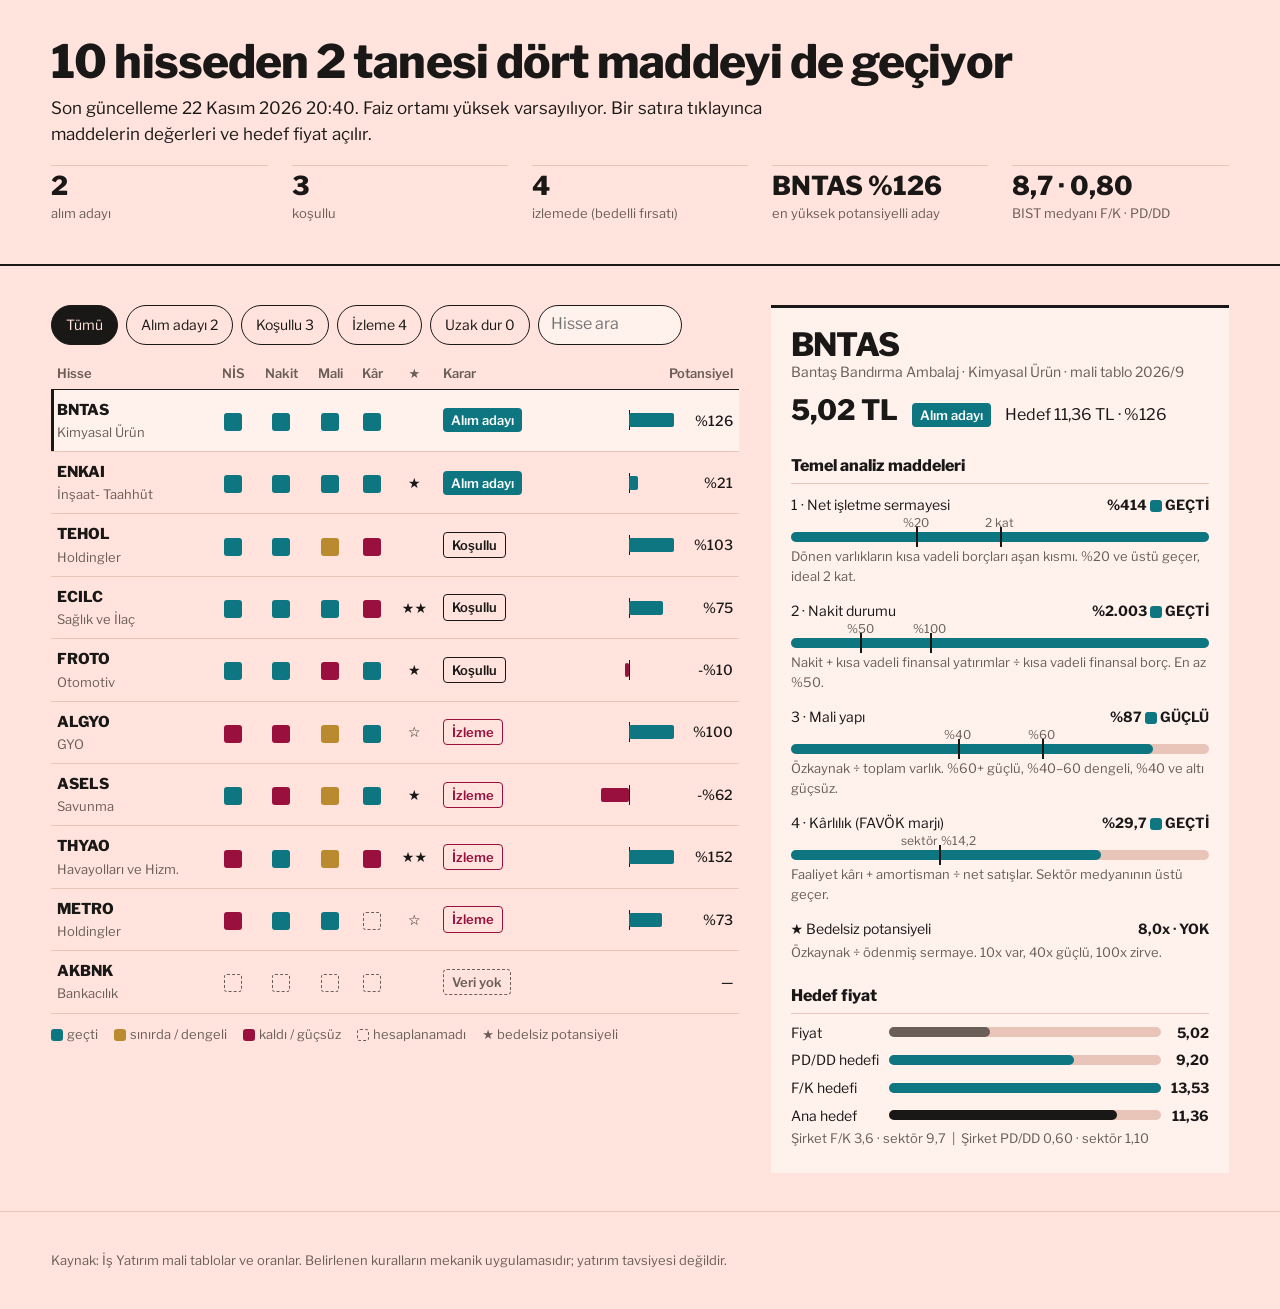
==== site/index.html @ 5bb3cc50 "Hisse takip robotu: temel analiz motoru, İş Yatırım veri akışı ve site Co-Authored-By: Claude Opus 5" ====
<!DOCTYPE html>
<html lang="tr">
<head>
<meta charset="utf-8">
<meta name="viewport" content="width=device-width, initial-scale=1">
<title>Hisse Takip</title>
<meta name="theme-color" content="#1a1817">
<meta name="apple-mobile-web-app-capable" content="yes">
<meta name="apple-mobile-web-app-title" content="Hisse Takip">
<link rel="manifest" href="manifest.webmanifest">
<link rel="icon" href="icon.svg" type="image/svg+xml">
<link rel="apple-touch-icon" href="icon.svg">
<link rel="preconnect" href="https://fonts.googleapis.com">
<link href="https://fonts.googleapis.com/css2?family=Libre+Franklin:wght@400;500;600;800&display=swap" rel="stylesheet">
<style>
/* VOICE work: a financial paper's stock screen, dense and exact
   IDEA the printed screener table of a markets page, with a per-stock tear sheet
   PICTURE the pass/fail matrix: one row per stock, filled squares per criterion, potential bar
   COLOUR pink ground, ink, teal = passes, claret = fails; night #1c1512
   TYPE Libre Franklin 800 display + Libre Franklin text
   LAYOUT laptop: matrix left 60%, tear sheet right sticky; phone: matrix then sheet */
:root{color-scheme:light dark;--bg:light-dark(#ffe3dc,#1c1512);--ink:light-dark(#1a1817,#f3e9e4);--soft:light-dark(#6b5d58,#b9a9a2);--rule:light-dark(#e8c4b9,#3d302b);--panel:light-dark(#fff1ec,#261d19);--teal:light-dark(#0d7680,#3fb3bc);--claret:light-dark(#990f3d,#e0567f);--mid:light-dark(#b98a2e,#d9ab4f)}
:root[data-theme=light]{color-scheme:light}:root[data-theme=dark]{color-scheme:dark}
*{box-sizing:border-box;min-width:0}
html{scroll-padding-top:20px}
body{margin:0;background:var(--bg);color:var(--ink);font:16px/1.55 "Libre Franklin",system-ui,sans-serif;overflow-x:clip}
.band{padding:clamp(20px,3vw,40px) max(4vw,16px)}
.wrap{max-width:1240px;margin:0 auto}
header{border-bottom:2px solid var(--ink)}
h1{font-weight:800;font-size:clamp(30px,4vw,46px);line-height:1.05;letter-spacing:-.02em;margin:0 0 8px;text-wrap:balance}
.lede{font-size:17px;max-width:62ch;margin:0;color:var(--ink)}
.figs{display:grid;grid-template-columns:repeat(auto-fit,minmax(9em,1fr));gap:12px 24px;margin-top:18px}
.figs div{border-top:1px solid var(--rule);padding-top:6px}
.figs b{display:block;font-size:26px;font-weight:800;line-height:1.1;font-variant-numeric:tabular-nums}
.figs span{font-size:13px;color:var(--soft)}
.main{display:grid;grid-template-columns:minmax(0,1.5fr) minmax(0,1fr);gap:32px;align-items:start}
.tools{display:flex;flex-wrap:wrap;gap:8px;margin-bottom:12px}
.chip{font:inherit;font-size:14px;min-height:40px;padding:6px 14px;border:1px solid var(--ink);background:transparent;color:var(--ink);border-radius:20px;cursor:pointer}
.chip[aria-pressed=true]{background:var(--ink);color:var(--bg)}
.chip:focus-visible,tr:focus-visible,input:focus-visible{outline:2px solid var(--teal);outline-offset:2px}
#q{font:inherit;font-size:16px;min-height:40px;padding:6px 12px;border:1px solid var(--ink);background:var(--panel);color:var(--ink);border-radius:20px;width:9em}
.scroll{overflow-x:auto}
table{border-collapse:collapse;width:100%;font-size:14px}
th{font-weight:600;font-size:13px;color:var(--soft);text-align:left;padding:6px 6px;border-bottom:1px solid var(--ink);white-space:nowrap}
td{padding:9px 6px;border-bottom:1px solid var(--rule);vertical-align:middle}
tbody tr{cursor:pointer}
tbody tr:hover{background:var(--panel)}
tbody tr.sel{background:var(--panel);box-shadow:inset 3px 0 0 var(--ink)}
.kod{font-weight:800;font-size:15px}
.sek{display:block;font-size:13px;color:var(--soft);white-space:nowrap;overflow:hidden;text-overflow:ellipsis;max-width:11em}
.sq{display:inline-block;width:18px;height:18px;border-radius:3px;vertical-align:middle}
.ok{background:var(--teal)}.no{background:var(--claret)}.mid{background:var(--mid)}.na{background:transparent;border:1.5px dashed var(--soft)}
.c{text-align:center}.r{text-align:right;white-space:nowrap;font-variant-numeric:tabular-nums}
.pc{display:flex;align-items:center;justify-content:flex-end;gap:8px}.pc b{font-weight:500;min-width:3.6em;text-align:right}
.pot{position:relative;height:14px;width:90px;flex:none}
.pot i{position:absolute;top:0;height:14px;border-radius:2px}
.pot .z{position:absolute;left:50%;top:-3px;bottom:-3px;width:1px;background:var(--ink)}
.badge{display:inline-block;font-size:13px;font-weight:600;padding:2px 8px;border-radius:4px;white-space:nowrap}
.b-al{background:var(--teal);color:#fff}.b-ko{border:1px solid var(--ink)}.b-iz{border:1px solid var(--claret);color:var(--claret)}.b-uz{background:var(--claret);color:#fff}.b-yok{color:var(--soft);border:1px dashed var(--soft)}
.show-s{display:none}
.legend{display:flex;flex-wrap:wrap;gap:6px 16px;font-size:13px;color:var(--soft);margin-top:10px}
.legend .sq{width:12px;height:12px;margin-right:4px}
aside{background:var(--panel);border-top:3px solid var(--ink);padding:20px}
@media(min-width:901px){aside{position:sticky;top:16px;max-height:calc(100vh - 32px);overflow-y:auto}}
aside h2{font-weight:800;font-size:32px;line-height:1.05;letter-spacing:-.02em;margin:0}
aside h3{font-size:16px;font-weight:800;margin:22px 0 8px;border-bottom:1px solid var(--rule);padding-bottom:4px}
.price{display:flex;flex-wrap:wrap;align-items:baseline;gap:4px 14px;margin:6px 0 4px}
.price b{font-size:28px;font-weight:800;font-variant-numeric:tabular-nums}
.meter{margin:10px 0 14px}
.mh{display:flex;justify-content:space-between;gap:10px;font-size:14px}
.mh b{white-space:nowrap}
.bar{position:relative;height:10px;background:var(--rule);border-radius:5px;margin:16px 0 4px}
.bar i{position:absolute;left:0;top:0;bottom:0;border-radius:5px}
.bar u{position:absolute;top:-5px;bottom:-5px;width:2px;background:var(--ink);text-decoration:none}
.bar u span{position:absolute;bottom:14px;transform:translateX(-50%);font-size:12px;color:var(--soft);white-space:nowrap}
.rule{font-size:13px;color:var(--soft);margin:2px 0 0}
.tg{display:grid;grid-template-columns:max-content minmax(0,1fr) max-content;gap:6px 10px;align-items:center;font-size:14px}
.tg .bar{margin:0}
.notes{margin:0;padding-left:18px;font-size:14px}
.notes li{margin:4px 0}
.raw{font-size:13px}.raw td{padding:4px 6px}
details summary{cursor:pointer;font-size:14px;font-weight:600;margin-top:16px}
.tech{border:1px dashed var(--soft);border-radius:6px;padding:12px 14px;font-size:14px;color:var(--soft)}
.empty{padding:24px 0;color:var(--soft)}
footer{font-size:13px;color:var(--soft);border-top:1px solid var(--rule)}
@media(max-width:900px){.main{grid-template-columns:minmax(0,1fr)}}
@media(max-width:600px){table{font-size:13px}th,td{padding:7px 3px}.sq{width:15px;height:15px}.pot{display:none}th,td{padding-inline:2px}.sek{max-width:6.5em}.pc b{min-width:0}.badge{padding:2px 5px}.hide-s{display:none}.show-s{display:inline}.sek{max-width:7em}}
</style>
</head>
<body>
<header class="band"><div class="wrap">
  <h1 id="title">Hisse takip · temel analiz</h1>
  <p class="lede" id="lede">Veri yükleniyor…</p>
  <div class="figs" id="figs"></div>
</div></header>

<main class="band"><div class="wrap main">
  <section>
    <div class="tools" id="tools">
      <input id="q" type="search" placeholder="Hisse ara" aria-label="Hisse ara">
    </div>
    <div class="scroll">
      <table id="tbl">
        <thead><tr><th>Hisse</th><th class="c" title="Net işletme sermayesi">NİS</th><th class="c" title="Nakit durumu">Nakit</th><th class="c" title="Mali yapı">Mali</th><th class="c" title="Kârlılık (FAVÖK marjı)">Kâr</th><th class="c hide-s" title="Bedelsiz potansiyeli">★</th><th>Karar</th><th class="r"><span class="hide-s">Potansiyel</span><span class="show-s">Pot.</span></th></tr></thead>
        <tbody id="rows"></tbody>
      </table>
    </div>
    <div class="legend"><span><i class="sq ok"></i>geçti</span><span><i class="sq mid"></i>sınırda / dengeli</span><span><i class="sq no"></i>kaldı / güçsüz</span><span><i class="sq na"></i>hesaplanamadı</span><span>★ bedelsiz potansiyeli</span></div>
  </section>
  <aside id="sheet" aria-live="polite"><p class="empty">Ayrıntı için bir hisse seç.</p></aside>
</div></main>

<footer class="band"><div class="wrap" id="foot">Kaynak: İş Yatırım mali tablolar ve oranlar. Belirlenen kuralların mekanik uygulamasıdır; yatırım tavsiyesi değildir.</div></footer>

<script>
{
const KAT = {"ALIM ADAYI":["b-al","Alım adayı"],"KOŞULLU":["b-ko","Koşullu"],"İZLEME (BSA FIRSATI)":["b-iz","İzleme"],"UZAK DUR":["b-uz","Uzak dur"],"VERİ YOK":["b-yok","Veri yok"]};
const FILTERS = [["all","Tümü"],["ALIM ADAYI","Alım adayı"],["KOŞULLU","Koşullu"],["İZLEME (BSA FIRSATI)","İzleme"],["UZAK DUR","Uzak dur"]];
const tr = (x,d=0)=>x==null||isNaN(x)?"—":x.toLocaleString("tr-TR",{minimumFractionDigits:d,maximumFractionDigits:d});
const pc = (x,d=0)=>x==null?"—":(x<0?"-%":"%")+tr(Math.abs(x)*100,d);
const mn = x=>{if(x==null)return"—";const a=Math.abs(x);return a>=1e9?tr(x/1e9,2)+" mr":a>=1e6?tr(x/1e6,1)+" mn":tr(x)};
const esc = s=>String(s??"").replace(/[&<>"]/g,c=>({"&":"&amp;","<":"&lt;",">":"&gt;",'"':"&quot;"}[c]));
const cls = v=>({"GEÇTİ":"ok","GÜÇLÜ":"ok","SINIRDA":"mid","DENGELİ":"mid","KALDI":"no","GÜÇSÜZ":"no"}[v]||"na");
let D=null, filt="all", sel=null;

function sq(v,t){return `<i class="sq ${cls(v)}" title="${esc(t+": "+(v||"?"))}"></i>`}
function bonus(r){return r.bonus==="ZİRVE"?"★★":r.bonus==="GÜÇLÜ"?"★":r.bonus==="VAR"?"☆":""}
function potBar(p){if(p==null)return"";const v=Math.max(-1,Math.min(1,p)),w=Math.abs(v)*50;
  return `<div class="pot" title="${pc(p)}"><span class="z"></span><i style="left:${v<0?50-w:50}%;width:${w}%;background:var(--${v<0?"claret":"teal"})"></i></div>`}

function rows(){
  const q=document.getElementById("q").value.trim().toLocaleUpperCase("tr");
  const list=D.sonuclar.filter(r=>(filt==="all"||r.karar===filt)&&(!q||r.kod.includes(q)||(r.ad||"").toLocaleUpperCase("tr").includes(q)));
  document.getElementById("rows").innerHTML=list.length?list.map(r=>{const k=KAT[r.karar]||["b-yok",r.karar];
    return `<tr tabindex="0" data-k="${esc(r.kod)}" class="${r.kod===sel?"sel":""}">
    <td><span class="kod">${esc(r.kod)}</span><span class="sek">${esc(r.sektor||"")}</span></td>
    <td class="c">${sq(r.m1,"Net işletme sermayesi")}</td><td class="c">${sq(r.m2,"Nakit durumu")}</td><td class="c">${sq(r.m3,"Mali yapı")}</td><td class="c">${sq(r.m4,"Kârlılık")}</td>
    <td class="c hide-s">${bonus(r)}</td><td><span class="badge ${k[0]}">${k[1]}</span></td>
    <td class="r"><div class="pc">${potBar(r.potansiyel)}<b>${pc(r.potansiyel)}</b></div></td></tr>`}).join(""):`<tr><td colspan="8" class="empty">Bu filtrede hisse yok.</td></tr>`;
}

function meter(title,val,shown,min,max,marks,state,rule){
  const pos=v=>Math.max(0,Math.min(100,(v-min)/(max-min)*100));
  const fill=val==null?0:pos(val);
  return `<div class="meter"><div class="mh"><span>${title}</span><b>${shown} <i class="sq ${cls(state)}" style="width:12px;height:12px"></i> ${esc(state||"?")}</b></div>
  <div class="bar"><i style="width:${fill}%;background:var(--${cls(state)==="ok"?"teal":cls(state)==="no"?"claret":cls(state)==="mid"?"mid":"soft"})"></i>${marks.map(m=>`<u style="left:${pos(m[0])}%"><span>${m[1]}</span></u>`).join("")}</div>
  <p class="rule">${rule}</p></div>`;
}

function sheet(kod){
  const r=D.sonuclar.find(x=>x.kod===kod), el=document.getElementById("sheet");
  if(!r){el.innerHTML='<p class="empty">Ayrıntı için bir hisse seç.</p>';return}
  const k=KAT[r.karar]||["b-yok",r.karar], A=D.meta.ayarlar||{};
  let h=`<h2>${esc(r.kod)}</h2><div style="font-size:14px;color:var(--soft)">${esc(r.ad||"")} · ${esc(r.sektor||"")}${r.mali_donem?" · mali tablo "+esc(r.mali_donem):""}</div>
  <div class="price"><b>${tr(r.fiyat,2)} TL</b><span class="badge ${k[0]}">${k[1]}</span>${r.hedef?`<span>Hedef ${tr(r.hedef,2)} TL · ${pc(r.potansiyel)}</span>`:""}</div>`;
  if(r.hata){el.innerHTML=h+`<p>${esc(r.hata)}</p>`;return}
  const s=r.sektor_favok_marji, fm=r.favok_marji, fmax=Math.max(0.4,(s||0)*2,(fm||0)*1.1);
  h+=`<h3>Temel analiz maddeleri</h3>`+
   meter("1 · Net işletme sermayesi",r.nis_fazla,pc(r.nis_fazla),-1,3,[[A.nis_gecme_fazla??.2,"%20"],[1,"2 kat"]],r.m1,"Dönen varlıkların kısa vadeli borçları aşan kısmı. %20 ve üstü geçer, ideal 2 kat.")+
   meter("2 · Nakit durumu",r.nakit_karsilama,r.nakit_karsilama==null?"borç yok":pc(r.nakit_karsilama),0,3,[[A.nakit_karsilama_min??.5,"%50"],[1,"%100"]],r.m2,"Nakit + kısa vadeli finansal yatırımlar ÷ kısa vadeli finansal borç. En az %50.")+
   meter("3 · Mali yapı",r.ozkaynak_orani,pc(r.ozkaynak_orani),0,1,[[A.mali_dengeli??.4,"%40"],[A.mali_guclu??.6,"%60"]],r.m3,"Özkaynak ÷ toplam varlık. %60+ güçlü, %40–60 dengeli, %40 ve altı güçsüz.")+
   meter("4 · Kârlılık (FAVÖK marjı)",fm,pc(fm,1),0,fmax,s!=null?[[s,`${r.favok_ref_kaynak||"sektör"} ${pc(s,1)}`]]:[],r.m4,"Faaliyet kârı + amortisman ÷ net satışlar. Sektör medyanının üstü geçer.")+
   `<div class="meter"><div class="mh"><span>★ Bedelsiz potansiyeli</span><b>${r.ozk_sermaye_kat==null?"—":tr(r.ozk_sermaye_kat,1)+"x"} · ${esc(r.bonus||"?")}</b></div><p class="rule">Özkaynak ÷ ödenmiş sermaye. 10x var, 40x güçlü, 100x zirve.</p></div>`;
  const T=[["Fiyat",r.fiyat,"soft"],["PD/DD hedefi",r.hedef_pddd,"teal"],["F/K hedefi",r.hedef_fk,"teal"],["Ana hedef",r.hedef,"ink"]], tmax=Math.max(...T.map(t=>t[1]||0))||1;
  h+=`<h3>Hedef fiyat</h3><div class="tg">${T.map(t=>`<span>${t[0]}</span><div class="bar"><i style="width:${(t[1]||0)/tmax*100}%;background:var(--${t[2]})"></i></div><b class="r">${t[1]?tr(t[1],2):"—"}</b>`).join("")}</div>
  <p class="rule">Şirket F/K ${tr(r.fk,1)} · sektör ${tr(r.sektor_fk,1)} &nbsp;|&nbsp; Şirket PD/DD ${tr(r.pddd,2)} · sektör ${tr(r.sektor_pddd,2)}</p>`;
  if(r.notlar&&r.notlar.length)h+=`<h3>Notlar</h3><ul class="notes">${r.notlar.map(n=>`<li>${esc(n)}</li>`).join("")}</ul>`;
  h+=`<h3>Teknik analiz</h3>`+(r.teknik?techHtml(r.teknik):`<div class="tech">Henüz bağlanmadı. Teknik kurallar eklendiğinde sinyaller ve temel + teknik birleşik görüş burada görünecek.</div>`);
  const L={donen_varliklar:"Dönen varlıklar",kv_borclar:"KV yükümlülükler",nakit:"Nakit ve benzerleri",finansal_yatirimlar:"KV finansal yatırımlar",kv_finansal_borc:"KV finansal borç",uv_finansal_borc:"UV finansal borç",ticari_alacak:"Ticari alacaklar",toplam_varlik:"Toplam varlıklar",ozkaynak:"Özkaynaklar",odenmis_sermaye:"Ödenmiş sermaye",net_satis:"Net satışlar",favok:"FAVÖK"};
  if(r.ham)h+=`<details><summary>Bilanço kalemleri (TL, ${esc(r.mali_donem)})</summary><table class="raw">${Object.entries(L).map(([key,lab])=>`<tr><td>${lab}</td><td class="r">${mn(r.ham[key])}</td></tr>`).join("")}</table></details>`;
  el.innerHTML=h;
}
function techHtml(t){
  return `<p><b>Sinyal: ${esc(t.sinyal||"—")}</b>${t.ozet?" · "+esc(t.ozet):""}</p>`+
   (t.gostergeler||[]).map(g=>`<div class="mh" style="border-bottom:1px solid var(--rule);padding:4px 0"><span>${esc(g.ad)}</span><b>${esc(g.deger)} · ${esc(g.yorum||"")}</b></div>`).join("")+
   (t.birlesik?`<p><b>Birleşik görüş:</b> ${esc(t.birlesik)}</p>`:"");
}
function select(kod,push){
  sel=kod;sheet(kod);
  document.querySelectorAll("#rows tr").forEach(t=>t.classList.toggle("sel",t.dataset.k===kod));
  if(push&&location.hash.slice(1)!==kod)history.replaceState(null,"","#"+kod);
  if(push&&innerWidth<=900)document.getElementById("sheet").scrollIntoView({behavior:"smooth"});
}
function head(){
  const S=D.sonuclar, n=k=>S.filter(r=>r.karar===k).length, al=n("ALIM ADAYI"), p=D.meta.piyasa||{};
  const d=new Date(D.meta.asOf);
  document.getElementById("title").textContent=`${S.length} hisseden ${al} tanesi dört maddeyi de geçiyor`;
  document.getElementById("lede").textContent=`Son güncelleme ${d.toLocaleDateString("tr-TR",{day:"numeric",month:"long",year:"numeric"})} ${d.toLocaleTimeString("tr-TR",{hour:"2-digit",minute:"2-digit"})}. Faiz ortamı ${D.meta.faiz_ortami==="yuksek"?"yüksek":"düşük"} varsayılıyor. Bir satıra tıklayınca maddelerin değerleri ve hedef fiyat açılır.`;
  const best=S.filter(r=>r.karar==="ALIM ADAYI"&&r.potansiyel!=null).sort((a,b)=>b.potansiyel-a.potansiyel)[0];
  document.getElementById("figs").innerHTML=[[al,"alım adayı"],[n("KOŞULLU"),"koşullu"],[n("İZLEME (BSA FIRSATI)"),"izlemede (bedelli fırsatı)"],[best?`${best.kod} ${pc(best.potansiyel)}`:"—","en yüksek potansiyelli aday"],[`${tr(p.fk,1)} · ${tr(p.pddd,2)}`,"BIST medyanı F/K · PD/DD"]].map(f=>`<div><b>${f[0]}</b><span>${f[1]}</span></div>`).join("");
  const tools=document.getElementById("tools");
  tools.insertAdjacentHTML("afterbegin",FILTERS.map(f=>`<button class="chip" data-f="${esc(f[0])}" aria-pressed="${f[0]===filt}">${f[1]}${f[0]==="all"?"":" "+n(f[0])}</button>`).join(""));
}
function start(data){
  D=data; head(); rows();
  document.getElementById("tools").addEventListener("click",e=>{const b=e.target.closest(".chip");if(!b)return;filt=b.dataset.f;document.querySelectorAll(".chip").forEach(c=>c.setAttribute("aria-pressed",c===b));rows()});
  document.getElementById("q").addEventListener("input",rows);
  const tb=document.getElementById("rows");
  tb.addEventListener("click",e=>{const t=e.target.closest("tr[data-k]");if(t)select(t.dataset.k,true)});
  tb.addEventListener("keydown",e=>{const t=e.target.closest("tr[data-k]");if(t&&(e.key==="Enter"||e.key===" ")){e.preventDefault();select(t.dataset.k,true)}});
  const fromHash=()=>{const h=decodeURIComponent(location.hash.slice(1));select(D.sonuclar.some(r=>r.kod===h)?h:(D.sonuclar[0]||{}).kod,false)};
  addEventListener("hashchange",fromHash); fromHash();
}
if(window.__TA_DATA__)start(window.__TA_DATA__);
else fetch("data/sonuc.json",{cache:"no-store"}).then(r=>r.json()).then(start).catch(()=>{document.getElementById("lede").textContent="Veri dosyası (data/sonuc.json) okunamadı."});
}
</script>
</body>
</html>
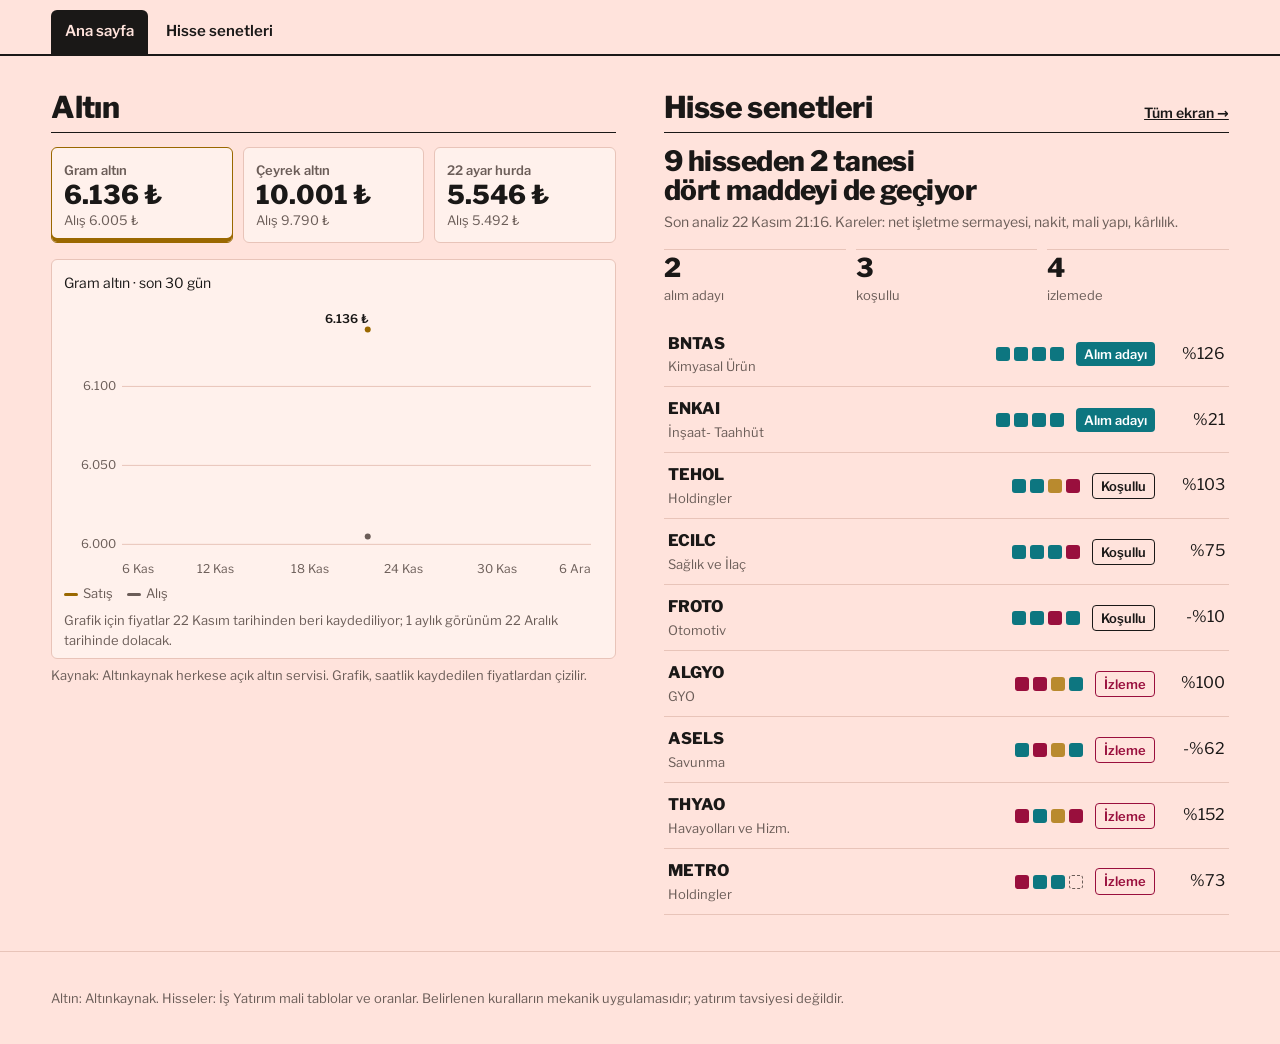
==== commit 2245de7b: "Ana sayfa: solda Altınkaynak altın fiyatları + 1 aylık grafik, sağda hisse özeti; hisse ekranı ayrı " ====
--- a/site/index.html
+++ b/site/index.html
@@ -13,196 +13,166 @@
 <link rel="preconnect" href="https://fonts.googleapis.com">
 <link href="https://fonts.googleapis.com/css2?family=Libre+Franklin:wght@400;500;600;800&display=swap" rel="stylesheet">
 <style>
-/* VOICE work: a financial paper's stock screen, dense and exact
-   IDEA the printed screener table of a markets page, with a per-stock tear sheet
-   PICTURE the pass/fail matrix: one row per stock, filled squares per criterion, potential bar
-   COLOUR pink ground, ink, teal = passes, claret = fails; night #1c1512
-   TYPE Libre Franklin 800 display + Libre Franklin text
-   LAYOUT laptop: matrix left 60%, tear sheet right sticky; phone: matrix then sheet */
-:root{color-scheme:light dark;--bg:light-dark(#ffe3dc,#1c1512);--ink:light-dark(#1a1817,#f3e9e4);--soft:light-dark(#6b5d58,#b9a9a2);--rule:light-dark(#e8c4b9,#3d302b);--panel:light-dark(#fff1ec,#261d19);--teal:light-dark(#0d7680,#3fb3bc);--claret:light-dark(#990f3d,#e0567f);--mid:light-dark(#b98a2e,#d9ab4f)}
+/* VOICE work: the front page of a markets paper
+   IDEA left column the gold desk's price board, right column the stock screener digest
+   PICTURE the gold price line for the selected type, one month, sell above buy
+   COLOUR pink ground, ink, gold line, teal/claret for pass/fail; night #1c1512
+   TYPE Libre Franklin 800 + Libre Franklin
+   LAYOUT laptop: two equal columns, gold left; phone: gold, chart, then stocks */
+:root{color-scheme:light dark;--bg:light-dark(#ffe3dc,#1c1512);--ink:light-dark(#1a1817,#f3e9e4);--soft:light-dark(#6b5d58,#b9a9a2);--rule:light-dark(#e8c4b9,#3d302b);--panel:light-dark(#fff1ec,#261d19);--teal:light-dark(#0d7680,#3fb3bc);--claret:light-dark(#990f3d,#e0567f);--mid:light-dark(#b98a2e,#d9ab4f);--gold:light-dark(#9a6800,#e8b84a)}
 :root[data-theme=light]{color-scheme:light}:root[data-theme=dark]{color-scheme:dark}
 *{box-sizing:border-box;min-width:0}
-html{scroll-padding-top:20px}
 body{margin:0;background:var(--bg);color:var(--ink);font:16px/1.55 "Libre Franklin",system-ui,sans-serif;overflow-x:clip}
-.band{padding:clamp(20px,3vw,40px) max(4vw,16px)}
+.tabs{display:flex;gap:4px;flex-wrap:wrap;padding:10px max(4vw,16px) 0;max-width:calc(1240px + 8vw);margin:0 auto}
+.tabs a{font-size:15px;font-weight:600;color:var(--ink);text-decoration:none;padding:10px 14px;border-radius:6px 6px 0 0;min-height:44px;display:inline-flex;align-items:center}
+.tabs a[aria-current=page]{background:var(--ink);color:var(--bg)}
+.tabs a:not([aria-current]):hover{background:var(--panel)}
+.tabs a:focus-visible,button:focus-visible,.row:focus-visible{outline:2px solid var(--teal);outline-offset:2px}
+.top{border-top:2px solid var(--ink)}
+.band{padding:clamp(18px,3vw,36px) max(4vw,16px)}
 .wrap{max-width:1240px;margin:0 auto}
-header{border-bottom:2px solid var(--ink)}
-h1{font-weight:800;font-size:clamp(30px,4vw,46px);line-height:1.05;letter-spacing:-.02em;margin:0 0 8px;text-wrap:balance}
-.lede{font-size:17px;max-width:62ch;margin:0;color:var(--ink)}
-.figs{display:grid;grid-template-columns:repeat(auto-fit,minmax(9em,1fr));gap:12px 24px;margin-top:18px}
-.figs div{border-top:1px solid var(--rule);padding-top:6px}
-.figs b{display:block;font-size:26px;font-weight:800;line-height:1.1;font-variant-numeric:tabular-nums}
+.home{display:grid;grid-template-columns:minmax(0,1fr) minmax(0,1fr);gap:clamp(24px,4vw,48px);align-items:start}
+h1{font-weight:800;font-size:clamp(28px,3.4vw,40px);line-height:1.05;letter-spacing:-.02em;margin:0 0 6px;text-wrap:balance}
+h2{font-weight:800;font-size:clamp(24px,2.6vw,30px);line-height:1.05;letter-spacing:-.02em;margin:0}
+.sub{font-size:14px;color:var(--soft);margin:0 0 16px}
+.colhead{display:flex;justify-content:space-between;align-items:baseline;gap:12px;flex-wrap:wrap;border-bottom:1px solid var(--ink);padding-bottom:8px;margin-bottom:14px}
+.colhead a{font-size:14px;font-weight:600;color:var(--ink)}
+.prices{display:grid;grid-template-columns:repeat(3,minmax(0,1fr));gap:10px}
+.price{font:inherit;text-align:left;color:var(--ink);background:var(--panel);border:1px solid var(--rule);border-radius:6px;padding:12px;cursor:pointer;min-height:44px}
+.price[aria-pressed=true]{border-color:var(--gold);box-shadow:inset 0 -4px 0 var(--gold)}
+.price .ad{display:block;font-size:13px;font-weight:600;color:var(--soft)}
+.price b{display:block;font-size:clamp(20px,2.2vw,26px);font-weight:800;line-height:1.15;font-variant-numeric:tabular-nums;white-space:nowrap}
+.price .al{display:block;font-size:13px;color:var(--soft);white-space:nowrap}
+.price .ch{font-size:13px;font-weight:600;white-space:nowrap}
+.up{color:var(--teal)}.down{color:var(--claret)}
+.chartbox{margin-top:16px;background:var(--panel);border:1px solid var(--rule);border-radius:6px;padding:12px 12px 8px}
+.chartbox .mh{display:flex;justify-content:space-between;gap:8px;flex-wrap:wrap;font-size:14px}
+.chartbox .mh b{font-weight:800}
+.fig{position:relative;height:280px;margin-top:6px}
+.fig svg{position:absolute;inset:0;width:100%;height:100%}
+.fig svg text{font:12px "Libre Franklin",system-ui,sans-serif;fill:var(--soft)}
+.note{font-size:13px;color:var(--soft);margin:6px 0 0}
+.key{display:flex;gap:14px;font-size:13px;color:var(--soft);margin-top:4px}
+.key i{display:inline-block;width:14px;height:3px;vertical-align:middle;margin-right:5px;border-radius:2px}
+.figs{display:grid;grid-template-columns:repeat(3,minmax(0,1fr));gap:10px;margin-bottom:14px}
+.figs div{border-top:1px solid var(--rule);padding-top:4px}
+.figs b{display:block;font-size:26px;font-weight:800;line-height:1.1}
 .figs span{font-size:13px;color:var(--soft)}
-.main{display:grid;grid-template-columns:minmax(0,1.5fr) minmax(0,1fr);gap:32px;align-items:start}
-.tools{display:flex;flex-wrap:wrap;gap:8px;margin-bottom:12px}
-.chip{font:inherit;font-size:14px;min-height:40px;padding:6px 14px;border:1px solid var(--ink);background:transparent;color:var(--ink);border-radius:20px;cursor:pointer}
-.chip[aria-pressed=true]{background:var(--ink);color:var(--bg)}
-.chip:focus-visible,tr:focus-visible,input:focus-visible{outline:2px solid var(--teal);outline-offset:2px}
-#q{font:inherit;font-size:16px;min-height:40px;padding:6px 12px;border:1px solid var(--ink);background:var(--panel);color:var(--ink);border-radius:20px;width:9em}
-.scroll{overflow-x:auto}
-table{border-collapse:collapse;width:100%;font-size:14px}
-th{font-weight:600;font-size:13px;color:var(--soft);text-align:left;padding:6px 6px;border-bottom:1px solid var(--ink);white-space:nowrap}
-td{padding:9px 6px;border-bottom:1px solid var(--rule);vertical-align:middle}
-tbody tr{cursor:pointer}
-tbody tr:hover{background:var(--panel)}
-tbody tr.sel{background:var(--panel);box-shadow:inset 3px 0 0 var(--ink)}
-.kod{font-weight:800;font-size:15px}
-.sek{display:block;font-size:13px;color:var(--soft);white-space:nowrap;overflow:hidden;text-overflow:ellipsis;max-width:11em}
-.sq{display:inline-block;width:18px;height:18px;border-radius:3px;vertical-align:middle}
-.ok{background:var(--teal)}.no{background:var(--claret)}.mid{background:var(--mid)}.na{background:transparent;border:1.5px dashed var(--soft)}
-.c{text-align:center}.r{text-align:right;white-space:nowrap;font-variant-numeric:tabular-nums}
-.pc{display:flex;align-items:center;justify-content:flex-end;gap:8px}.pc b{font-weight:500;min-width:3.6em;text-align:right}
-.pot{position:relative;height:14px;width:90px;flex:none}
-.pot i{position:absolute;top:0;height:14px;border-radius:2px}
-.pot .z{position:absolute;left:50%;top:-3px;bottom:-3px;width:1px;background:var(--ink)}
+.row{display:grid;grid-template-columns:minmax(0,1fr) auto auto auto;gap:6px 12px;align-items:center;padding:10px 4px;border-bottom:1px solid var(--rule);color:var(--ink);text-decoration:none}
+.row:hover{background:var(--panel)}
+.kod{font-weight:800}
+.sek{display:block;font-size:13px;color:var(--soft);white-space:nowrap;overflow:hidden;text-overflow:ellipsis}
+.sqs{display:flex;gap:4px}
+.sq{display:inline-block;width:14px;height:14px;border-radius:3px}
+.ok{background:var(--teal)}.no{background:var(--claret)}.mid{background:var(--mid)}.na{border:1.5px dashed var(--soft)}
 .badge{display:inline-block;font-size:13px;font-weight:600;padding:2px 8px;border-radius:4px;white-space:nowrap}
 .b-al{background:var(--teal);color:#fff}.b-ko{border:1px solid var(--ink)}.b-iz{border:1px solid var(--claret);color:var(--claret)}.b-uz{background:var(--claret);color:#fff}.b-yok{color:var(--soft);border:1px dashed var(--soft)}
-.show-s{display:none}
-.legend{display:flex;flex-wrap:wrap;gap:6px 16px;font-size:13px;color:var(--soft);margin-top:10px}
-.legend .sq{width:12px;height:12px;margin-right:4px}
-aside{background:var(--panel);border-top:3px solid var(--ink);padding:20px}
-@media(min-width:901px){aside{position:sticky;top:16px;max-height:calc(100vh - 32px);overflow-y:auto}}
-aside h2{font-weight:800;font-size:32px;line-height:1.05;letter-spacing:-.02em;margin:0}
-aside h3{font-size:16px;font-weight:800;margin:22px 0 8px;border-bottom:1px solid var(--rule);padding-bottom:4px}
-.price{display:flex;flex-wrap:wrap;align-items:baseline;gap:4px 14px;margin:6px 0 4px}
-.price b{font-size:28px;font-weight:800;font-variant-numeric:tabular-nums}
-.meter{margin:10px 0 14px}
-.mh{display:flex;justify-content:space-between;gap:10px;font-size:14px}
-.mh b{white-space:nowrap}
-.bar{position:relative;height:10px;background:var(--rule);border-radius:5px;margin:16px 0 4px}
-.bar i{position:absolute;left:0;top:0;bottom:0;border-radius:5px}
-.bar u{position:absolute;top:-5px;bottom:-5px;width:2px;background:var(--ink);text-decoration:none}
-.bar u span{position:absolute;bottom:14px;transform:translateX(-50%);font-size:12px;color:var(--soft);white-space:nowrap}
-.rule{font-size:13px;color:var(--soft);margin:2px 0 0}
-.tg{display:grid;grid-template-columns:max-content minmax(0,1fr) max-content;gap:6px 10px;align-items:center;font-size:14px}
-.tg .bar{margin:0}
-.notes{margin:0;padding-left:18px;font-size:14px}
-.notes li{margin:4px 0}
-.raw{font-size:13px}.raw td{padding:4px 6px}
-details summary{cursor:pointer;font-size:14px;font-weight:600;margin-top:16px}
-.tech{border:1px dashed var(--soft);border-radius:6px;padding:12px 14px;font-size:14px;color:var(--soft)}
-.empty{padding:24px 0;color:var(--soft)}
+.pot{font-variant-numeric:tabular-nums;text-align:right;white-space:nowrap;min-width:3.6em}
+.empty{color:var(--soft);padding:16px 0}
 footer{font-size:13px;color:var(--soft);border-top:1px solid var(--rule)}
-@media(max-width:900px){.main{grid-template-columns:minmax(0,1fr)}}
-@media(max-width:600px){table{font-size:13px}th,td{padding:7px 3px}.sq{width:15px;height:15px}.pot{display:none}th,td{padding-inline:2px}.sek{max-width:6.5em}.pc b{min-width:0}.badge{padding:2px 5px}.hide-s{display:none}.show-s{display:inline}.sek{max-width:7em}}
+@media(max-width:900px){.home{grid-template-columns:minmax(0,1fr)}}
+@media(max-width:600px){.prices{gap:6px}.price{padding:10px 8px}.price b{font-size:18px}.fig{height:220px}.row{grid-template-columns:minmax(0,1fr) auto auto;}.sqs{display:none}}
 </style>
 </head>
 <body>
-<header class="band"><div class="wrap">
-  <h1 id="title">Hisse takip · temel analiz</h1>
-  <p class="lede" id="lede">Veri yükleniyor…</p>
-  <div class="figs" id="figs"></div>
-</div></header>
+<nav class="tabs" aria-label="Bölümler"><a href="./" aria-current="page">Ana sayfa</a><a href="hisseler.html">Hisse senetleri</a></nav>
 
-<main class="band"><div class="wrap main">
-  <section>
-    <div class="tools" id="tools">
-      <input id="q" type="search" placeholder="Hisse ara" aria-label="Hisse ara">
+<main class="band top"><div class="wrap home">
+  <section aria-labelledby="altin-h">
+    <div class="colhead"><h2 id="altin-h">Altın</h2><span class="sub" id="altin-zaman" style="margin:0">Fiyatlar yükleniyor…</span></div>
+    <div class="prices" id="prices"></div>
+    <div class="chartbox">
+      <div class="mh"><span id="g-title">Son 1 ay</span><b id="g-chg"></b></div>
+      <div class="fig"><svg id="chart" role="img" aria-label="Seçili altın türünün son 1 aylık fiyat grafiği"></svg></div>
+      <div class="key"><span><i style="background:var(--gold)"></i>Satış</span><span><i style="background:var(--soft)"></i>Alış</span></div>
+      <p class="note" id="g-note"></p>
     </div>
-    <div class="scroll">
-      <table id="tbl">
-        <thead><tr><th>Hisse</th><th class="c" title="Net işletme sermayesi">NİS</th><th class="c" title="Nakit durumu">Nakit</th><th class="c" title="Mali yapı">Mali</th><th class="c" title="Kârlılık (FAVÖK marjı)">Kâr</th><th class="c hide-s" title="Bedelsiz potansiyeli">★</th><th>Karar</th><th class="r"><span class="hide-s">Potansiyel</span><span class="show-s">Pot.</span></th></tr></thead>
-        <tbody id="rows"></tbody>
-      </table>
-    </div>
-    <div class="legend"><span><i class="sq ok"></i>geçti</span><span><i class="sq mid"></i>sınırda / dengeli</span><span><i class="sq no"></i>kaldı / güçsüz</span><span><i class="sq na"></i>hesaplanamadı</span><span>★ bedelsiz potansiyeli</span></div>
+    <p class="note">Kaynak: Altınkaynak herkese açık altın servisi. Grafik, saatlik kaydedilen fiyatlardan çizilir.</p>
   </section>
-  <aside id="sheet" aria-live="polite"><p class="empty">Ayrıntı için bir hisse seç.</p></aside>
+
+  <section aria-labelledby="hisse-h">
+    <div class="colhead"><h2 id="hisse-h">Hisse senetleri</h2><a href="hisseler.html">Tüm ekran →</a></div>
+    <h1 id="h-title" style="font-size:clamp(22px,2.4vw,28px)">Temel analiz yükleniyor…</h1>
+    <p class="sub" id="h-sub"></p>
+    <div class="figs" id="h-figs"></div>
+    <div id="h-rows"></div>
+  </section>
 </div></main>
 
-<footer class="band"><div class="wrap" id="foot">Kaynak: İş Yatırım mali tablolar ve oranlar. Belirlenen kuralların mekanik uygulamasıdır; yatırım tavsiyesi değildir.</div></footer>
+<footer class="band"><div class="wrap">Altın: Altınkaynak. Hisseler: İş Yatırım mali tablolar ve oranlar. Belirlenen kuralların mekanik uygulamasıdır; yatırım tavsiyesi değildir.</div></footer>
 
 <script>
 {
-const KAT = {"ALIM ADAYI":["b-al","Alım adayı"],"KOŞULLU":["b-ko","Koşullu"],"İZLEME (BSA FIRSATI)":["b-iz","İzleme"],"UZAK DUR":["b-uz","Uzak dur"],"VERİ YOK":["b-yok","Veri yok"]};
-const FILTERS = [["all","Tümü"],["ALIM ADAYI","Alım adayı"],["KOŞULLU","Koşullu"],["İZLEME (BSA FIRSATI)","İzleme"],["UZAK DUR","Uzak dur"]];
+const TURLER = [["GA","Gram altın"],["C","Çeyrek altın"],["B_T","22 ayar hurda"]];
+const GUN = 30;
 const tr = (x,d=0)=>x==null||isNaN(x)?"—":x.toLocaleString("tr-TR",{minimumFractionDigits:d,maximumFractionDigits:d});
 const pc = (x,d=0)=>x==null?"—":(x<0?"-%":"%")+tr(Math.abs(x)*100,d);
-const mn = x=>{if(x==null)return"—";const a=Math.abs(x);return a>=1e9?tr(x/1e9,2)+" mr":a>=1e6?tr(x/1e6,1)+" mn":tr(x)};
 const esc = s=>String(s??"").replace(/[&<>"]/g,c=>({"&":"&amp;","<":"&lt;",">":"&gt;",'"':"&quot;"}[c]));
-const cls = v=>({"GEÇTİ":"ok","GÜÇLÜ":"ok","SINIRDA":"mid","DENGELİ":"mid","KALDI":"no","GÜÇSÜZ":"no"}[v]||"na");
-let D=null, filt="all", sel=null;
+const parseTR = s=>{const m=/(\d+)\.(\d+)\.(\d+) (\d+):(\d+)/.exec(s||"");return m?new Date(`${m[3]}-${m[2]}-${m[1]}T${m[4].padStart(2,"0")}:${m[5]}:00+03:00`):null};
+let hist=[], canli=null, sec="GA";
 
-function sq(v,t){return `<i class="sq ${cls(v)}" title="${esc(t+": "+(v||"?"))}"></i>`}
-function bonus(r){return r.bonus==="ZİRVE"?"★★":r.bonus==="GÜÇLÜ"?"★":r.bonus==="VAR"?"☆":""}
-function potBar(p){if(p==null)return"";const v=Math.max(-1,Math.min(1,p)),w=Math.abs(v)*50;
-  return `<div class="pot" title="${pc(p)}"><span class="z"></span><i style="left:${v<0?50-w:50}%;width:${w}%;background:var(--${v<0?"claret":"teal"})"></i></div>`}
-
-function rows(){
-  const q=document.getElementById("q").value.trim().toLocaleUpperCase("tr");
-  const list=D.sonuclar.filter(r=>(filt==="all"||r.karar===filt)&&(!q||r.kod.includes(q)||(r.ad||"").toLocaleUpperCase("tr").includes(q)));
-  document.getElementById("rows").innerHTML=list.length?list.map(r=>{const k=KAT[r.karar]||["b-yok",r.karar];
-    return `<tr tabindex="0" data-k="${esc(r.kod)}" class="${r.kod===sel?"sel":""}">
-    <td><span class="kod">${esc(r.kod)}</span><span class="sek">${esc(r.sektor||"")}</span></td>
-    <td class="c">${sq(r.m1,"Net işletme sermayesi")}</td><td class="c">${sq(r.m2,"Nakit durumu")}</td><td class="c">${sq(r.m3,"Mali yapı")}</td><td class="c">${sq(r.m4,"Kârlılık")}</td>
-    <td class="c hide-s">${bonus(r)}</td><td><span class="badge ${k[0]}">${k[1]}</span></td>
-    <td class="r"><div class="pc">${potBar(r.potansiyel)}<b>${pc(r.potansiyel)}</b></div></td></tr>`}).join(""):`<tr><td colspan="8" class="empty">Bu filtrede hisse yok.</td></tr>`;
+function seri(kod){
+  const s=hist.map(k=>({t:new Date(k.t),a:k[kod]?.[0],s:k[kod]?.[1]})).filter(p=>p.s!=null);
+  if(canli){const c=canli.kalemler.find(x=>x.kod===kod), t=parseTR(c?.guncelleme);
+    if(c&&c.satis!=null&&t&&(!s.length||t>s[s.length-1].t))s.push({t,a:c.alis,s:c.satis});}
+  const sinir=Date.now()-GUN*864e5;
+  return s.filter(p=>p.t.getTime()>=sinir);
 }
-
-function meter(title,val,shown,min,max,marks,state,rule){
-  const pos=v=>Math.max(0,Math.min(100,(v-min)/(max-min)*100));
-  const fill=val==null?0:pos(val);
-  return `<div class="meter"><div class="mh"><span>${title}</span><b>${shown} <i class="sq ${cls(state)}" style="width:12px;height:12px"></i> ${esc(state||"?")}</b></div>
-  <div class="bar"><i style="width:${fill}%;background:var(--${cls(state)==="ok"?"teal":cls(state)==="no"?"claret":cls(state)==="mid"?"mid":"soft"})"></i>${marks.map(m=>`<u style="left:${pos(m[0])}%"><span>${m[1]}</span></u>`).join("")}</div>
-  <p class="rule">${rule}</p></div>`;
+function gunlukDegisim(kod){
+  const s=seri(kod); if(s.length<2)return null;
+  const son=s[s.length-1], gun=son.t.getTime()-864e5;
+  let ref=null; for(const p of s) if(p.t.getTime()<=gun) ref=p;
+  return ref?son.s/ref.s-1:null;
 }
-
-function sheet(kod){
-  const r=D.sonuclar.find(x=>x.kod===kod), el=document.getElementById("sheet");
-  if(!r){el.innerHTML='<p class="empty">Ayrıntı için bir hisse seç.</p>';return}
-  const k=KAT[r.karar]||["b-yok",r.karar], A=D.meta.ayarlar||{};
-  let h=`<h2>${esc(r.kod)}</h2><div style="font-size:14px;color:var(--soft)">${esc(r.ad||"")} · ${esc(r.sektor||"")}${r.mali_donem?" · mali tablo "+esc(r.mali_donem):""}</div>
-  <div class="price"><b>${tr(r.fiyat,2)} TL</b><span class="badge ${k[0]}">${k[1]}</span>${r.hedef?`<span>Hedef ${tr(r.hedef,2)} TL · ${pc(r.potansiyel)}</span>`:""}</div>`;
-  if(r.hata){el.innerHTML=h+`<p>${esc(r.hata)}</p>`;return}
-  const s=r.sektor_favok_marji, fm=r.favok_marji, fmax=Math.max(0.4,(s||0)*2,(fm||0)*1.1);
-  h+=`<h3>Temel analiz maddeleri</h3>`+
-   meter("1 · Net işletme sermayesi",r.nis_fazla,pc(r.nis_fazla),-1,3,[[A.nis_gecme_fazla??.2,"%20"],[1,"2 kat"]],r.m1,"Dönen varlıkların kısa vadeli borçları aşan kısmı. %20 ve üstü geçer, ideal 2 kat.")+
-   meter("2 · Nakit durumu",r.nakit_karsilama,r.nakit_karsilama==null?"borç yok":pc(r.nakit_karsilama),0,3,[[A.nakit_karsilama_min??.5,"%50"],[1,"%100"]],r.m2,"Nakit + kısa vadeli finansal yatırımlar ÷ kısa vadeli finansal borç. En az %50.")+
-   meter("3 · Mali yapı",r.ozkaynak_orani,pc(r.ozkaynak_orani),0,1,[[A.mali_dengeli??.4,"%40"],[A.mali_guclu??.6,"%60"]],r.m3,"Özkaynak ÷ toplam varlık. %60+ güçlü, %40–60 dengeli, %40 ve altı güçsüz.")+
-   meter("4 · Kârlılık (FAVÖK marjı)",fm,pc(fm,1),0,fmax,s!=null?[[s,`${r.favok_ref_kaynak||"sektör"} ${pc(s,1)}`]]:[],r.m4,"Faaliyet kârı + amortisman ÷ net satışlar. Sektör medyanının üstü geçer.")+
-   `<div class="meter"><div class="mh"><span>★ Bedelsiz potansiyeli</span><b>${r.ozk_sermaye_kat==null?"—":tr(r.ozk_sermaye_kat,1)+"x"} · ${esc(r.bonus||"?")}</b></div><p class="rule">Özkaynak ÷ ödenmiş sermaye. 10x var, 40x güçlü, 100x zirve.</p></div>`;
-  const T=[["Fiyat",r.fiyat,"soft"],["PD/DD hedefi",r.hedef_pddd,"teal"],["F/K hedefi",r.hedef_fk,"teal"],["Ana hedef",r.hedef,"ink"]], tmax=Math.max(...T.map(t=>t[1]||0))||1;
-  h+=`<h3>Hedef fiyat</h3><div class="tg">${T.map(t=>`<span>${t[0]}</span><div class="bar"><i style="width:${(t[1]||0)/tmax*100}%;background:var(--${t[2]})"></i></div><b class="r">${t[1]?tr(t[1],2):"—"}</b>`).join("")}</div>
-  <p class="rule">Şirket F/K ${tr(r.fk,1)} · sektör ${tr(r.sektor_fk,1)} &nbsp;|&nbsp; Şirket PD/DD ${tr(r.pddd,2)} · sektör ${tr(r.sektor_pddd,2)}</p>`;
-  if(r.notlar&&r.notlar.length)h+=`<h3>Notlar</h3><ul class="notes">${r.notlar.map(n=>`<li>${esc(n)}</li>`).join("")}</ul>`;
-  h+=`<h3>Teknik analiz</h3>`+(r.teknik?techHtml(r.teknik):`<div class="tech">Henüz bağlanmadı. Teknik kurallar eklendiğinde sinyaller ve temel + teknik birleşik görüş burada görünecek.</div>`);
-  const L={donen_varliklar:"Dönen varlıklar",kv_borclar:"KV yükümlülükler",nakit:"Nakit ve benzerleri",finansal_yatirimlar:"KV finansal yatırımlar",kv_finansal_borc:"KV finansal borç",uv_finansal_borc:"UV finansal borç",ticari_alacak:"Ticari alacaklar",toplam_varlik:"Toplam varlıklar",ozkaynak:"Özkaynaklar",odenmis_sermaye:"Ödenmiş sermaye",net_satis:"Net satışlar",favok:"FAVÖK"};
-  if(r.ham)h+=`<details><summary>Bilanço kalemleri (TL, ${esc(r.mali_donem)})</summary><table class="raw">${Object.entries(L).map(([key,lab])=>`<tr><td>${lab}</td><td class="r">${mn(r.ham[key])}</td></tr>`).join("")}</table></details>`;
-  el.innerHTML=h;
+function fiyatlar(){
+  document.getElementById("prices").innerHTML=TURLER.map(([kod,ad])=>{
+    const c=canli?.kalemler.find(x=>x.kod===kod); const s=seri(kod); const son=s[s.length-1]||{};
+    const al=c?.alis??son.a, sa=c?.satis??son.s, d=gunlukDegisim(kod);
+    return `<button class="price" data-k="${kod}" aria-pressed="${kod===sec}"><span class="ad">${ad}</span><b>${tr(sa)} ₺</b><span class="al">Alış ${tr(al)} ₺</span>${d==null?"":`<span class="ch ${d>=0?"up":"down"}">${d>=0?"▲":"▼"} ${pc(d,2)} 24 sa</span>`}</button>`;
+  }).join("");
+  const c=canli?.kalemler.find(x=>x.kod==="GA"), t=parseTR(c?.guncelleme);
+  document.getElementById("altin-zaman").textContent=t?`Altınkaynak · ${t.toLocaleString("tr-TR",{day:"numeric",month:"short",hour:"2-digit",minute:"2-digit"})}`:(canli===false?"Canlı fiyat alınamadı, son kayıt gösteriliyor":"");
 }
-function techHtml(t){
-  return `<p><b>Sinyal: ${esc(t.sinyal||"—")}</b>${t.ozet?" · "+esc(t.ozet):""}</p>`+
-   (t.gostergeler||[]).map(g=>`<div class="mh" style="border-bottom:1px solid var(--rule);padding:4px 0"><span>${esc(g.ad)}</span><b>${esc(g.deger)} · ${esc(g.yorum||"")}</b></div>`).join("")+
-   (t.birlesik?`<p><b>Birleşik görüş:</b> ${esc(t.birlesik)}</p>`:"");
+function cizim(){
+  const svg=document.getElementById("chart"), W=svg.clientWidth, H=svg.clientHeight; if(!W||!H)return;
+  const ad=TURLER.find(t=>t[0]===sec)[1], s=seri(sec);
+  document.getElementById("g-title").textContent=`${ad} · son ${GUN} gün`;
+  const note=document.getElementById("g-note"), chg=document.getElementById("g-chg");
+  if(!s.length){svg.innerHTML="";note.textContent="Henüz kayıt yok.";chg.textContent="";return}
+  const ilk=s[0], son=s[s.length-1], gunler=Math.round((son.t-ilk.t)/864e5);
+  note.textContent=gunler<GUN?`Grafik için fiyatlar ${ilk.t.toLocaleDateString("tr-TR",{day:"numeric",month:"long"})} tarihinden beri kaydediliyor; 1 aylık görünüm ${new Date(ilk.t.getTime()+GUN*864e5).toLocaleDateString("tr-TR",{day:"numeric",month:"long"})} tarihinde dolacak.`:"";
+  const dd=son.s/ilk.s-1; chg.innerHTML=s.length>1?`<span class="${dd>=0?"up":"down"}">${dd>=0?"▲":"▼"} ${pc(dd,1)}</span>`:"";
+  const L=W<420?44:58,R=12,T=14,B=26, vals=s.flatMap(p=>[p.a,p.s]).filter(v=>v!=null);
+  let lo=Math.min(...vals),hi=Math.max(...vals); const pad=(hi-lo)*0.08||hi*0.01; lo-=pad; hi+=pad;
+  const t0=Math.min(ilk.t.getTime(),Date.now()-GUN*864e5), t1=Math.max(son.t.getTime(),Date.now());
+  const x=t=>L+(t-t0)/(t1-t0)*(W-L-R), y=v=>T+(hi-v)/(hi-lo)*(H-T-B);
+  const step=(()=>{const r=(hi-lo)/4,p=10**Math.floor(Math.log10(r)),m=r/p;return (m<1.5?1:m<3.5?2:m<7.5?5:10)*p})();
+  let g=""; for(let v=Math.ceil(lo/step)*step; v<=hi; v+=step){const yy=y(v);g+=`<line x1="${L}" x2="${W-R}" y1="${yy}" y2="${yy}" stroke="var(--rule)"/><text x="${L-6}" y="${yy+4}" text-anchor="end">${tr(v)}</text>`}
+  const nt=W<420?3:5; for(let i=0;i<=nt;i++){const t=t0+(t1-t0)*i/nt, xx=x(t);g+=`<text x="${xx}" y="${H-6}" text-anchor="${i===0?"start":i===nt?"end":"middle"}">${new Date(t).toLocaleDateString("tr-TR",{day:"numeric",month:"short"})}</text>`}
+  const yol=k=>s.filter(p=>p[k]!=null).map((p,i)=>`${i?"L":"M"}${x(p.t.getTime()).toFixed(1)},${y(p[k]).toFixed(1)}`).join("");
+  const nokta=(k,c)=>s.length<40?s.filter(p=>p[k]!=null).map(p=>`<circle cx="${x(p.t.getTime())}" cy="${y(p[k])}" r="3" fill="${c}"/>`).join(""):"";
+  const lx=x(son.t.getTime()), ly=y(son.s);
+  g+=`<path d="${yol("a")}" fill="none" stroke="var(--soft)" stroke-width="1.5"/>${nokta("a","var(--soft)")}
+      <path d="${yol("s")}" fill="none" stroke="var(--gold)" stroke-width="2.5" stroke-linejoin="round"/>${nokta("s","var(--gold)")}
+      <text x="${Math.min(lx,W-R)}" y="${Math.max(ly-10,T+10)}" text-anchor="end" style="fill:var(--ink);font-weight:600;paint-order:stroke;stroke:var(--panel);stroke-width:4px">${tr(son.s)} ₺</text>`;
+  svg.innerHTML=g;
 }
-function select(kod,push){
-  sel=kod;sheet(kod);
-  document.querySelectorAll("#rows tr").forEach(t=>t.classList.toggle("sel",t.dataset.k===kod));
-  if(push&&location.hash.slice(1)!==kod)history.replaceState(null,"","#"+kod);
-  if(push&&innerWidth<=900)document.getElementById("sheet").scrollIntoView({behavior:"smooth"});
+const sq=v=>`<i class="sq ${({"GEÇTİ":"ok","GÜÇLÜ":"ok","SINIRDA":"mid","DENGELİ":"mid","KALDI":"no","GÜÇSÜZ":"no"}[v]||"na")}"></i>`;
+const KAT={"ALIM ADAYI":["b-al","Alım adayı"],"KOŞULLU":["b-ko","Koşullu"],"İZLEME (BSA FIRSATI)":["b-iz","İzleme"],"UZAK DUR":["b-uz","Uzak dur"],"VERİ YOK":["b-yok","Veri yok"]};
+function hisseler(D){
+  const S=D.sonuclar, n=k=>S.filter(r=>r.karar===k).length, d=new Date(D.meta.asOf);
+  document.getElementById("h-title").textContent=`${S.length} hisseden ${n("ALIM ADAYI")} tanesi dört maddeyi de geçiyor`;
+  document.getElementById("h-sub").textContent=`Son analiz ${d.toLocaleDateString("tr-TR",{day:"numeric",month:"long"})} ${d.toLocaleTimeString("tr-TR",{hour:"2-digit",minute:"2-digit"})}. Kareler: net işletme sermayesi, nakit, mali yapı, kârlılık.`;
+  document.getElementById("h-figs").innerHTML=[[n("ALIM ADAYI"),"alım adayı"],[n("KOŞULLU"),"koşullu"],[n("İZLEME (BSA FIRSATI)"),"izlemede"]].map(f=>`<div><b>${f[0]}</b><span>${f[1]}</span></div>`).join("");
+  document.getElementById("h-rows").innerHTML=S.map(r=>{const k=KAT[r.karar]||["b-yok",r.karar];
+    return `<a class="row" href="hisseler.html#${encodeURIComponent(r.kod)}"><span><span class="kod">${esc(r.kod)}</span><span class="sek">${esc(r.sektor||"")}</span></span><span class="sqs">${sq(r.m1)}${sq(r.m2)}${sq(r.m3)}${sq(r.m4)}</span><span class="badge ${k[0]}">${k[1]}</span><span class="pot">${pc(r.potansiyel)}</span></a>`}).join("");
 }
-function head(){
-  const S=D.sonuclar, n=k=>S.filter(r=>r.karar===k).length, al=n("ALIM ADAYI"), p=D.meta.piyasa||{};
-  const d=new Date(D.meta.asOf);
-  document.getElementById("title").textContent=`${S.length} hisseden ${al} tanesi dört maddeyi de geçiyor`;
-  document.getElementById("lede").textContent=`Son güncelleme ${d.toLocaleDateString("tr-TR",{day:"numeric",month:"long",year:"numeric"})} ${d.toLocaleTimeString("tr-TR",{hour:"2-digit",minute:"2-digit"})}. Faiz ortamı ${D.meta.faiz_ortami==="yuksek"?"yüksek":"düşük"} varsayılıyor. Bir satıra tıklayınca maddelerin değerleri ve hedef fiyat açılır.`;
-  const best=S.filter(r=>r.karar==="ALIM ADAYI"&&r.potansiyel!=null).sort((a,b)=>b.potansiyel-a.potansiyel)[0];
-  document.getElementById("figs").innerHTML=[[al,"alım adayı"],[n("KOŞULLU"),"koşullu"],[n("İZLEME (BSA FIRSATI)"),"izlemede (bedelli fırsatı)"],[best?`${best.kod} ${pc(best.potansiyel)}`:"—","en yüksek potansiyelli aday"],[`${tr(p.fk,1)} · ${tr(p.pddd,2)}`,"BIST medyanı F/K · PD/DD"]].map(f=>`<div><b>${f[0]}</b><span>${f[1]}</span></div>`).join("");
-  const tools=document.getElementById("tools");
-  tools.insertAdjacentHTML("afterbegin",FILTERS.map(f=>`<button class="chip" data-f="${esc(f[0])}" aria-pressed="${f[0]===filt}">${f[1]}${f[0]==="all"?"":" "+n(f[0])}</button>`).join(""));
-}
-function start(data){
-  D=data; head(); rows();
-  document.getElementById("tools").addEventListener("click",e=>{const b=e.target.closest(".chip");if(!b)return;filt=b.dataset.f;document.querySelectorAll(".chip").forEach(c=>c.setAttribute("aria-pressed",c===b));rows()});
-  document.getElementById("q").addEventListener("input",rows);
-  const tb=document.getElementById("rows");
-  tb.addEventListener("click",e=>{const t=e.target.closest("tr[data-k]");if(t)select(t.dataset.k,true)});
-  tb.addEventListener("keydown",e=>{const t=e.target.closest("tr[data-k]");if(t&&(e.key==="Enter"||e.key===" ")){e.preventDefault();select(t.dataset.k,true)}});
-  const fromHash=()=>{const h=decodeURIComponent(location.hash.slice(1));select(D.sonuclar.some(r=>r.kod===h)?h:(D.sonuclar[0]||{}).kod,false)};
-  addEventListener("hashchange",fromHash); fromHash();
-}
-if(window.__TA_DATA__)start(window.__TA_DATA__);
-else fetch("data/sonuc.json",{cache:"no-store"}).then(r=>r.json()).then(start).catch(()=>{document.getElementById("lede").textContent="Veri dosyası (data/sonuc.json) okunamadı."});
+document.getElementById("prices").addEventListener("click",e=>{const b=e.target.closest(".price");if(!b)return;sec=b.dataset.k;fiyatlar();cizim()});
+const ro=new ResizeObserver(cizim); ro.observe(document.getElementById("chart"));
+async function canliYukle(){try{const r=await fetch("api/altin",{cache:"no-store"});canli=r.ok?await r.json():false}catch(e){canli=false} if(canli&&!canli.kalemler)canli=false; fiyatlar();cizim()}
+fetch("data/altin-gecmis.json",{cache:"no-store"}).then(r=>r.json()).then(j=>{hist=j.kayitlar||[]}).catch(()=>{}).finally(()=>{fiyatlar();cizim();canliYukle()});
+setInterval(canliYukle,60000);
+fetch("data/sonuc.json",{cache:"no-store"}).then(r=>r.json()).then(hisseler).catch(()=>{document.getElementById("h-title").textContent="Hisse verisi okunamadı."});
 }
 </script>
 </body>
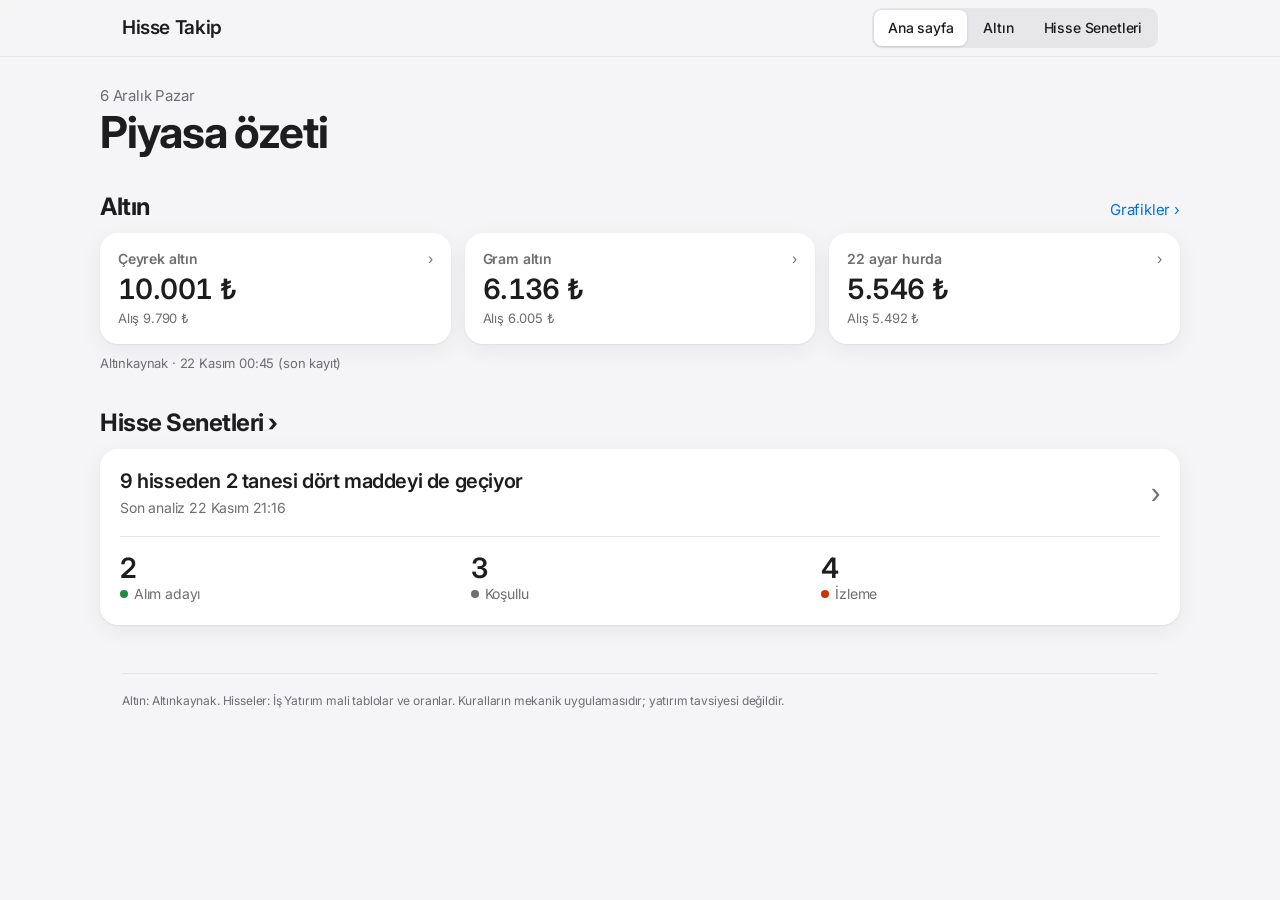
==== commit 46772f52: "Apple tarzı yeni tasarım: sade ana sayfa, Altın sayfası, EVDS geçmiş aktarımı - Üst menü: Ana sayfa " ====
--- a/site/index.html
+++ b/site/index.html
@@ -2,177 +2,70 @@
 <html lang="tr">
 <head>
 <meta charset="utf-8">
-<meta name="viewport" content="width=device-width, initial-scale=1">
+<meta name="viewport" content="width=device-width, initial-scale=1, viewport-fit=cover">
 <title>Hisse Takip</title>
-<meta name="theme-color" content="#1a1817">
+<meta name="theme-color" content="#f5f5f7" media="(prefers-color-scheme: light)">
+<meta name="theme-color" content="#000000" media="(prefers-color-scheme: dark)">
 <meta name="apple-mobile-web-app-capable" content="yes">
 <meta name="apple-mobile-web-app-title" content="Hisse Takip">
 <link rel="manifest" href="manifest.webmanifest">
 <link rel="icon" href="icon.svg" type="image/svg+xml">
 <link rel="apple-touch-icon" href="icon.svg">
 <link rel="preconnect" href="https://fonts.googleapis.com">
-<link href="https://fonts.googleapis.com/css2?family=Libre+Franklin:wght@400;500;600;800&display=swap" rel="stylesheet">
+<link href="https://fonts.googleapis.com/css2?family=Inter:wght@400;500;600;700&display=swap" rel="stylesheet">
+<link rel="stylesheet" href="stil.css">
 <style>
-/* VOICE work: the front page of a markets paper
-   IDEA left column the gold desk's price board, right column the stock screener digest
-   PICTURE the gold price line for the selected type, one month, sell above buy
-   COLOUR pink ground, ink, gold line, teal/claret for pass/fail; night #1c1512
-   TYPE Libre Franklin 800 + Libre Franklin
-   LAYOUT laptop: two equal columns, gold left; phone: gold, chart, then stocks */
-:root{color-scheme:light dark;--bg:light-dark(#ffe3dc,#1c1512);--ink:light-dark(#1a1817,#f3e9e4);--soft:light-dark(#6b5d58,#b9a9a2);--rule:light-dark(#e8c4b9,#3d302b);--panel:light-dark(#fff1ec,#261d19);--teal:light-dark(#0d7680,#3fb3bc);--claret:light-dark(#990f3d,#e0567f);--mid:light-dark(#b98a2e,#d9ab4f);--gold:light-dark(#9a6800,#e8b84a)}
-:root[data-theme=light]{color-scheme:light}:root[data-theme=dark]{color-scheme:dark}
-*{box-sizing:border-box;min-width:0}
-body{margin:0;background:var(--bg);color:var(--ink);font:16px/1.55 "Libre Franklin",system-ui,sans-serif;overflow-x:clip}
-.tabs{display:flex;gap:4px;flex-wrap:wrap;padding:10px max(4vw,16px) 0;max-width:calc(1240px + 8vw);margin:0 auto}
-.tabs a{font-size:15px;font-weight:600;color:var(--ink);text-decoration:none;padding:10px 14px;border-radius:6px 6px 0 0;min-height:44px;display:inline-flex;align-items:center}
-.tabs a[aria-current=page]{background:var(--ink);color:var(--bg)}
-.tabs a:not([aria-current]):hover{background:var(--panel)}
-.tabs a:focus-visible,button:focus-visible,.row:focus-visible{outline:2px solid var(--teal);outline-offset:2px}
-.top{border-top:2px solid var(--ink)}
-.band{padding:clamp(18px,3vw,36px) max(4vw,16px)}
-.wrap{max-width:1240px;margin:0 auto}
-.home{display:grid;grid-template-columns:minmax(0,1fr) minmax(0,1fr);gap:clamp(24px,4vw,48px);align-items:start}
-h1{font-weight:800;font-size:clamp(28px,3.4vw,40px);line-height:1.05;letter-spacing:-.02em;margin:0 0 6px;text-wrap:balance}
-h2{font-weight:800;font-size:clamp(24px,2.6vw,30px);line-height:1.05;letter-spacing:-.02em;margin:0}
-.sub{font-size:14px;color:var(--soft);margin:0 0 16px}
-.colhead{display:flex;justify-content:space-between;align-items:baseline;gap:12px;flex-wrap:wrap;border-bottom:1px solid var(--ink);padding-bottom:8px;margin-bottom:14px}
-.colhead a{font-size:14px;font-weight:600;color:var(--ink)}
-.prices{display:grid;grid-template-columns:repeat(3,minmax(0,1fr));gap:10px}
-.price{font:inherit;text-align:left;color:var(--ink);background:var(--panel);border:1px solid var(--rule);border-radius:6px;padding:12px;cursor:pointer;min-height:44px}
-.price[aria-pressed=true]{border-color:var(--gold);box-shadow:inset 0 -4px 0 var(--gold)}
-.price .ad{display:block;font-size:13px;font-weight:600;color:var(--soft)}
-.price b{display:block;font-size:clamp(20px,2.2vw,26px);font-weight:800;line-height:1.15;font-variant-numeric:tabular-nums;white-space:nowrap}
-.price .al{display:block;font-size:13px;color:var(--soft);white-space:nowrap}
-.price .ch{font-size:13px;font-weight:600;white-space:nowrap}
-.up{color:var(--teal)}.down{color:var(--claret)}
-.chartbox{margin-top:16px;background:var(--panel);border:1px solid var(--rule);border-radius:6px;padding:12px 12px 8px}
-.chartbox .mh{display:flex;justify-content:space-between;gap:8px;flex-wrap:wrap;font-size:14px}
-.chartbox .mh b{font-weight:800}
-.fig{position:relative;height:280px;margin-top:6px}
-.fig svg{position:absolute;inset:0;width:100%;height:100%}
-.fig svg text{font:12px "Libre Franklin",system-ui,sans-serif;fill:var(--soft)}
-.note{font-size:13px;color:var(--soft);margin:6px 0 0}
-.key{display:flex;gap:14px;font-size:13px;color:var(--soft);margin-top:4px}
-.key i{display:inline-block;width:14px;height:3px;vertical-align:middle;margin-right:5px;border-radius:2px}
-.figs{display:grid;grid-template-columns:repeat(3,minmax(0,1fr));gap:10px;margin-bottom:14px}
-.figs div{border-top:1px solid var(--rule);padding-top:4px}
-.figs b{display:block;font-size:26px;font-weight:800;line-height:1.1}
-.figs span{font-size:13px;color:var(--soft)}
-.row{display:grid;grid-template-columns:minmax(0,1fr) auto auto auto;gap:6px 12px;align-items:center;padding:10px 4px;border-bottom:1px solid var(--rule);color:var(--ink);text-decoration:none}
-.row:hover{background:var(--panel)}
-.kod{font-weight:800}
-.sek{display:block;font-size:13px;color:var(--soft);white-space:nowrap;overflow:hidden;text-overflow:ellipsis}
-.sqs{display:flex;gap:4px}
-.sq{display:inline-block;width:14px;height:14px;border-radius:3px}
-.ok{background:var(--teal)}.no{background:var(--claret)}.mid{background:var(--mid)}.na{border:1.5px dashed var(--soft)}
-.badge{display:inline-block;font-size:13px;font-weight:600;padding:2px 8px;border-radius:4px;white-space:nowrap}
-.b-al{background:var(--teal);color:#fff}.b-ko{border:1px solid var(--ink)}.b-iz{border:1px solid var(--claret);color:var(--claret)}.b-uz{background:var(--claret);color:#fff}.b-yok{color:var(--soft);border:1px dashed var(--soft)}
-.pot{font-variant-numeric:tabular-nums;text-align:right;white-space:nowrap;min-width:3.6em}
-.empty{color:var(--soft);padding:16px 0}
-footer{font-size:13px;color:var(--soft);border-top:1px solid var(--rule)}
-@media(max-width:900px){.home{grid-template-columns:minmax(0,1fr)}}
-@media(max-width:600px){.prices{gap:6px}.price{padding:10px 8px}.price b{font-size:18px}.fig{height:220px}.row{grid-template-columns:minmax(0,1fr) auto auto;}.sqs{display:none}}
+/* Ana sayfa: üstte altın KPI'ları, altta hisse senetleri özeti. Sade. */
+.ozet{display:flex;justify-content:space-between;align-items:center;gap:16px}
+.ozet h3{font-size:20px;font-weight:600;letter-spacing:-.02em;margin:0 0 4px;line-height:1.25}
+.ozet p{margin:0;font-size:14px;color:var(--soft)}
+.stats{display:grid;grid-template-columns:repeat(3,minmax(0,1fr));gap:12px;margin-top:18px;padding-top:16px;border-top:1px solid var(--line)}
+.stats b{display:block;font-size:28px;font-weight:600;letter-spacing:-.02em;line-height:1.1}
+.stats span{font-size:14px;color:var(--soft);display:flex;align-items:center;gap:6px}
+.stats i{display:inline-block;width:8px;height:8px;border-radius:50%}
+.chev-lg{font-size:28px;color:var(--soft);line-height:1}
 </style>
 </head>
 <body>
-<nav class="tabs" aria-label="Bölümler"><a href="./" aria-current="page">Ana sayfa</a><a href="hisseler.html">Hisse senetleri</a></nav>
+<header class="nav"><div class="nav-in">
+  <a class="brand" href="./">Hisse Takip</a>
+  <nav class="seg" aria-label="Bölümler"><a href="./" aria-current="page">Ana sayfa</a><a href="altin.html">Altın</a><a href="hisseler.html">Hisse Senetleri</a></nav>
+</div></header>
 
-<main class="band top"><div class="wrap home">
-  <section aria-labelledby="altin-h">
-    <div class="colhead"><h2 id="altin-h">Altın</h2><span class="sub" id="altin-zaman" style="margin:0">Fiyatlar yükleniyor…</span></div>
-    <div class="prices" id="prices"></div>
-    <div class="chartbox">
-      <div class="mh"><span id="g-title">Son 1 ay</span><b id="g-chg"></b></div>
-      <div class="fig"><svg id="chart" role="img" aria-label="Seçili altın türünün son 1 aylık fiyat grafiği"></svg></div>
-      <div class="key"><span><i style="background:var(--gold)"></i>Satış</span><span><i style="background:var(--soft)"></i>Alış</span></div>
-      <p class="note" id="g-note"></p>
-    </div>
-    <p class="note">Kaynak: Altınkaynak herkese açık altın servisi. Grafik, saatlik kaydedilen fiyatlardan çizilir.</p>
-  </section>
+<main class="wrap page">
+  <p class="eyebrow" id="tarih"></p>
+  <h1>Piyasa özeti</h1>
 
-  <section aria-labelledby="hisse-h">
-    <div class="colhead"><h2 id="hisse-h">Hisse senetleri</h2><a href="hisseler.html">Tüm ekran →</a></div>
-    <h1 id="h-title" style="font-size:clamp(22px,2.4vw,28px)">Temel analiz yükleniyor…</h1>
-    <p class="sub" id="h-sub"></p>
-    <div class="figs" id="h-figs"></div>
-    <div id="h-rows"></div>
-  </section>
-</div></main>
+  <div class="sec-h"><h2>Altın</h2><a href="altin.html">Grafikler ›</a></div>
+  <div class="kpis" id="kpis"></div>
+  <p class="note" id="zaman"></p>
 
-<footer class="band"><div class="wrap">Altın: Altınkaynak. Hisseler: İş Yatırım mali tablolar ve oranlar. Belirlenen kuralların mekanik uygulamasıdır; yatırım tavsiyesi değildir.</div></footer>
+  <div class="sec-h"><h2><a href="hisseler.html">Hisse Senetleri ›</a></h2></div>
+  <a class="card card-link" href="hisseler.html" aria-label="Hisse senetleri sayfasını aç">
+    <div class="ozet"><div><h3 id="h-baslik">Temel analiz yükleniyor…</h3><p id="h-zaman"></p></div><span class="chev-lg" aria-hidden="true">›</span></div>
+    <div class="stats" id="h-stats"></div>
+  </a>
+</main>
 
+<footer><div class="wrap"><div>Altın: Altınkaynak. Hisseler: İş Yatırım mali tablolar ve oranlar. Kuralların mekanik uygulamasıdır; yatırım tavsiyesi değildir.</div></div></footer>
+
+<script src="ortak.js"></script>
 <script>
 {
-const TURLER = [["GA","Gram altın"],["C","Çeyrek altın"],["B_T","22 ayar hurda"]];
-const GUN = 30;
-const tr = (x,d=0)=>x==null||isNaN(x)?"—":x.toLocaleString("tr-TR",{minimumFractionDigits:d,maximumFractionDigits:d});
-const pc = (x,d=0)=>x==null?"—":(x<0?"-%":"%")+tr(Math.abs(x)*100,d);
-const esc = s=>String(s??"").replace(/[&<>"]/g,c=>({"&":"&amp;","<":"&lt;",">":"&gt;",'"':"&quot;"}[c]));
-const parseTR = s=>{const m=/(\d+)\.(\d+)\.(\d+) (\d+):(\d+)/.exec(s||"");return m?new Date(`${m[3]}-${m[2]}-${m[1]}T${m[4].padStart(2,"0")}:${m[5]}:00+03:00`):null};
-let hist=[], canli=null, sec="GA";
-
-function seri(kod){
-  const s=hist.map(k=>({t:new Date(k.t),a:k[kod]?.[0],s:k[kod]?.[1]})).filter(p=>p.s!=null);
-  if(canli){const c=canli.kalemler.find(x=>x.kod===kod), t=parseTR(c?.guncelleme);
-    if(c&&c.satis!=null&&t&&(!s.length||t>s[s.length-1].t))s.push({t,a:c.alis,s:c.satis});}
-  const sinir=Date.now()-GUN*864e5;
-  return s.filter(p=>p.t.getTime()>=sinir);
-}
-function gunlukDegisim(kod){
-  const s=seri(kod); if(s.length<2)return null;
-  const son=s[s.length-1], gun=son.t.getTime()-864e5;
-  let ref=null; for(const p of s) if(p.t.getTime()<=gun) ref=p;
-  return ref?son.s/ref.s-1:null;
-}
-function fiyatlar(){
-  document.getElementById("prices").innerHTML=TURLER.map(([kod,ad])=>{
-    const c=canli?.kalemler.find(x=>x.kod===kod); const s=seri(kod); const son=s[s.length-1]||{};
-    const al=c?.alis??son.a, sa=c?.satis??son.s, d=gunlukDegisim(kod);
-    return `<button class="price" data-k="${kod}" aria-pressed="${kod===sec}"><span class="ad">${ad}</span><b>${tr(sa)} ₺</b><span class="al">Alış ${tr(al)} ₺</span>${d==null?"":`<span class="ch ${d>=0?"up":"down"}">${d>=0?"▲":"▼"} ${pc(d,2)} 24 sa</span>`}</button>`;
-  }).join("");
-  const c=canli?.kalemler.find(x=>x.kod==="GA"), t=parseTR(c?.guncelleme);
-  document.getElementById("altin-zaman").textContent=t?`Altınkaynak · ${t.toLocaleString("tr-TR",{day:"numeric",month:"short",hour:"2-digit",minute:"2-digit"})}`:(canli===false?"Canlı fiyat alınamadı, son kayıt gösteriliyor":"");
-}
-function cizim(){
-  const svg=document.getElementById("chart"), W=svg.clientWidth, H=svg.clientHeight; if(!W||!H)return;
-  const ad=TURLER.find(t=>t[0]===sec)[1], s=seri(sec);
-  document.getElementById("g-title").textContent=`${ad} · son ${GUN} gün`;
-  const note=document.getElementById("g-note"), chg=document.getElementById("g-chg");
-  if(!s.length){svg.innerHTML="";note.textContent="Henüz kayıt yok.";chg.textContent="";return}
-  const ilk=s[0], son=s[s.length-1], gunler=Math.round((son.t-ilk.t)/864e5);
-  note.textContent=gunler<GUN?`Grafik için fiyatlar ${ilk.t.toLocaleDateString("tr-TR",{day:"numeric",month:"long"})} tarihinden beri kaydediliyor; 1 aylık görünüm ${new Date(ilk.t.getTime()+GUN*864e5).toLocaleDateString("tr-TR",{day:"numeric",month:"long"})} tarihinde dolacak.`:"";
-  const dd=son.s/ilk.s-1; chg.innerHTML=s.length>1?`<span class="${dd>=0?"up":"down"}">${dd>=0?"▲":"▼"} ${pc(dd,1)}</span>`:"";
-  const L=W<420?44:58,R=12,T=14,B=26, vals=s.flatMap(p=>[p.a,p.s]).filter(v=>v!=null);
-  let lo=Math.min(...vals),hi=Math.max(...vals); const pad=(hi-lo)*0.08||hi*0.01; lo-=pad; hi+=pad;
-  const t0=Math.min(ilk.t.getTime(),Date.now()-GUN*864e5), t1=Math.max(son.t.getTime(),Date.now());
-  const x=t=>L+(t-t0)/(t1-t0)*(W-L-R), y=v=>T+(hi-v)/(hi-lo)*(H-T-B);
-  const step=(()=>{const r=(hi-lo)/4,p=10**Math.floor(Math.log10(r)),m=r/p;return (m<1.5?1:m<3.5?2:m<7.5?5:10)*p})();
-  let g=""; for(let v=Math.ceil(lo/step)*step; v<=hi; v+=step){const yy=y(v);g+=`<line x1="${L}" x2="${W-R}" y1="${yy}" y2="${yy}" stroke="var(--rule)"/><text x="${L-6}" y="${yy+4}" text-anchor="end">${tr(v)}</text>`}
-  const nt=W<420?3:5; for(let i=0;i<=nt;i++){const t=t0+(t1-t0)*i/nt, xx=x(t);g+=`<text x="${xx}" y="${H-6}" text-anchor="${i===0?"start":i===nt?"end":"middle"}">${new Date(t).toLocaleDateString("tr-TR",{day:"numeric",month:"short"})}</text>`}
-  const yol=k=>s.filter(p=>p[k]!=null).map((p,i)=>`${i?"L":"M"}${x(p.t.getTime()).toFixed(1)},${y(p[k]).toFixed(1)}`).join("");
-  const nokta=(k,c)=>s.length<40?s.filter(p=>p[k]!=null).map(p=>`<circle cx="${x(p.t.getTime())}" cy="${y(p[k])}" r="3" fill="${c}"/>`).join(""):"";
-  const lx=x(son.t.getTime()), ly=y(son.s);
-  g+=`<path d="${yol("a")}" fill="none" stroke="var(--soft)" stroke-width="1.5"/>${nokta("a","var(--soft)")}
-      <path d="${yol("s")}" fill="none" stroke="var(--gold)" stroke-width="2.5" stroke-linejoin="round"/>${nokta("s","var(--gold)")}
-      <text x="${Math.min(lx,W-R)}" y="${Math.max(ly-10,T+10)}" text-anchor="end" style="fill:var(--ink);font-weight:600;paint-order:stroke;stroke:var(--panel);stroke-width:4px">${tr(son.s)} ₺</text>`;
-  svg.innerHTML=g;
-}
-const sq=v=>`<i class="sq ${({"GEÇTİ":"ok","GÜÇLÜ":"ok","SINIRDA":"mid","DENGELİ":"mid","KALDI":"no","GÜÇSÜZ":"no"}[v]||"na")}"></i>`;
-const KAT={"ALIM ADAYI":["b-al","Alım adayı"],"KOŞULLU":["b-ko","Koşullu"],"İZLEME (BSA FIRSATI)":["b-iz","İzleme"],"UZAK DUR":["b-uz","Uzak dur"],"VERİ YOK":["b-yok","Veri yok"]};
-function hisseler(D){
-  const S=D.sonuclar, n=k=>S.filter(r=>r.karar===k).length, d=new Date(D.meta.asOf);
-  document.getElementById("h-title").textContent=`${S.length} hisseden ${n("ALIM ADAYI")} tanesi dört maddeyi de geçiyor`;
-  document.getElementById("h-sub").textContent=`Son analiz ${d.toLocaleDateString("tr-TR",{day:"numeric",month:"long"})} ${d.toLocaleTimeString("tr-TR",{hour:"2-digit",minute:"2-digit"})}. Kareler: net işletme sermayesi, nakit, mali yapı, kârlılık.`;
-  document.getElementById("h-figs").innerHTML=[[n("ALIM ADAYI"),"alım adayı"],[n("KOŞULLU"),"koşullu"],[n("İZLEME (BSA FIRSATI)"),"izlemede"]].map(f=>`<div><b>${f[0]}</b><span>${f[1]}</span></div>`).join("");
-  document.getElementById("h-rows").innerHTML=S.map(r=>{const k=KAT[r.karar]||["b-yok",r.karar];
-    return `<a class="row" href="hisseler.html#${encodeURIComponent(r.kod)}"><span><span class="kod">${esc(r.kod)}</span><span class="sek">${esc(r.sektor||"")}</span></span><span class="sqs">${sq(r.m1)}${sq(r.m2)}${sq(r.m3)}${sq(r.m4)}</span><span class="badge ${k[0]}">${k[1]}</span><span class="pot">${pc(r.potansiyel)}</span></a>`}).join("");
-}
-document.getElementById("prices").addEventListener("click",e=>{const b=e.target.closest(".price");if(!b)return;sec=b.dataset.k;fiyatlar();cizim()});
-const ro=new ResizeObserver(cizim); ro.observe(document.getElementById("chart"));
-async function canliYukle(){try{const r=await fetch("api/altin",{cache:"no-store"});canli=r.ok?await r.json():false}catch(e){canli=false} if(canli&&!canli.kalemler)canli=false; fiyatlar();cizim()}
-fetch("data/altin-gecmis.json",{cache:"no-store"}).then(r=>r.json()).then(j=>{hist=j.kayitlar||[]}).catch(()=>{}).finally(()=>{fiyatlar();cizim();canliYukle()});
-setInterval(canliYukle,60000);
-fetch("data/sonuc.json",{cache:"no-store"}).then(r=>r.json()).then(hisseler).catch(()=>{document.getElementById("h-title").textContent="Hisse verisi okunamadı."});
+const { tr, TURLER, altinYukle, kpi, zaman } = HT;
+document.getElementById("tarih").textContent = new Date().toLocaleDateString("tr-TR", { weekday: "long", day: "numeric", month: "long" });
+const ciz = () => {
+  document.getElementById("kpis").innerHTML = TURLER.map(([k, ad]) => kpi(k, ad, { link: "altin.html#" + k })).join("");
+  document.getElementById("zaman").textContent = zaman();
+};
+altinYukle(ciz);
+fetch("data/sonuc.json", { cache: "no-store" }).then(r => r.json()).then(D => {
+  const S = D.sonuclar, n = k => S.filter(r => r.karar === k).length, d = new Date(D.meta.asOf);
+  document.getElementById("h-baslik").textContent = `${S.length} hisseden ${n("ALIM ADAYI")} tanesi dört maddeyi de geçiyor`;
+  document.getElementById("h-zaman").textContent = `Son analiz ${d.toLocaleDateString("tr-TR", { day: "numeric", month: "long" })} ${d.toLocaleTimeString("tr-TR", { hour: "2-digit", minute: "2-digit" })}`;
+  document.getElementById("h-stats").innerHTML = [["ALIM ADAYI", "Alım adayı", "var(--green)"], ["KOŞULLU", "Koşullu", "var(--soft)"], ["İZLEME (BSA FIRSATI)", "İzleme", "var(--orange)"]]
+    .map(([k, ad, c]) => `<div><b>${n(k)}</b><span><i style="background:${c}"></i>${ad}</span></div>`).join("");
+}).catch(() => { document.getElementById("h-baslik").textContent = "Hisse verisi okunamadı"; });
 }
 </script>
 </body>
--- a/site/stil.css
+++ b/site/stil.css
@@ -0,0 +1,79 @@
+/* Hisse Takip — ortak tasarım (Apple tarzı: sistem fontu, açık gri zemin, beyaz kartlar, yumuşak gölge, mavi vurgu) */
+:root{color-scheme:light dark;
+  --bg:light-dark(#f5f5f7,#000);--card:light-dark(#fff,#1c1c1e);--card2:light-dark(#fbfbfd,#2c2c2e);
+  --ink:light-dark(#1d1d1f,#f5f5f7);--soft:light-dark(#6e6e73,#98989d);--line:light-dark(#e5e5ea,#38383a);
+  --blue:light-dark(#0071e3,#2997ff);--green:light-dark(#248a3d,#30d158);--red:light-dark(#d70015,#ff453a);
+  --orange:light-dark(#c93400,#ff9f0a);--gold:light-dark(#a07800,#ffd60a);
+  --fill:light-dark(rgba(120,120,128,.12),rgba(120,120,128,.24));
+  --shc:light-dark(rgba(0,0,0,.06),rgba(0,0,0,0));--shadow:0 1px 2px var(--shc),0 6px 24px var(--shc);
+  --nav:light-dark(rgba(245,245,247,.78),rgba(22,22,23,.78))}
+:root[data-theme=light]{color-scheme:light}:root[data-theme=dark]{color-scheme:dark}
+*{box-sizing:border-box;min-width:0}
+html{-webkit-text-size-adjust:100%}
+body{margin:0;background:var(--bg);color:var(--ink);font:17px/1.47 -apple-system,BlinkMacSystemFont,"SF Pro Text","Inter",system-ui,sans-serif;letter-spacing:-.01em;-webkit-font-smoothing:antialiased;overflow-x:clip}
+a{color:var(--blue)}
+.wrap{max-width:1080px;margin:0 auto;padding:0 max(22px,env(safe-area-inset-left,0px))}
+
+/* Üst menü */
+.nav{position:sticky;top:0;z-index:10;background:var(--nav);backdrop-filter:saturate(180%) blur(20px);-webkit-backdrop-filter:saturate(180%) blur(20px);border-bottom:1px solid var(--line)}
+.nav-in{max-width:1080px;margin:0 auto;padding:8px 22px;display:flex;align-items:center;justify-content:space-between;gap:12px;flex-wrap:wrap}
+.brand{font-weight:600;font-size:19px;color:var(--ink);text-decoration:none;letter-spacing:-.02em}
+.seg{display:inline-flex;background:var(--fill);border-radius:10px;padding:2px;gap:2px}
+.seg a,.seg button{font:inherit;font-size:14px;font-weight:500;color:var(--ink);text-decoration:none;border:0;background:transparent;padding:7px 14px;border-radius:8px;min-height:36px;display:inline-flex;align-items:center;justify-content:center;cursor:pointer;white-space:nowrap}
+.seg [aria-current=page],.seg [aria-pressed=true]{background:var(--card);box-shadow:0 1px 3px rgba(0,0,0,.12)}
+.seg a:focus-visible,.seg button:focus-visible,.kpi:focus-visible,.card-link:focus-visible{outline:3px solid color-mix(in srgb,var(--blue) 50%,transparent);outline-offset:2px}
+
+/* Başlıklar */
+.page{padding:28px 0 48px}
+.eyebrow{font-size:15px;color:var(--soft);margin:0 0 2px}
+h1{font-size:clamp(32px,4.4vw,44px);line-height:1.08;font-weight:700;letter-spacing:-.025em;margin:0 0 6px;text-wrap:balance}
+h2{font-size:24px;line-height:1.15;font-weight:700;letter-spacing:-.02em;margin:0}
+.lead{font-size:17px;color:var(--soft);margin:0;max-width:60ch}
+.sec-h{display:flex;align-items:baseline;justify-content:space-between;gap:12px;margin:36px 0 12px}
+.sec-h>a{font-size:15px;text-decoration:none}
+.sec-h h2 a{color:inherit;text-decoration:none}
+.sec-h h2 a:hover{color:var(--blue)}
+
+/* Kartlar */
+.card{background:var(--card);border-radius:18px;box-shadow:var(--shadow);padding:20px}
+.card-link{display:block;color:inherit;text-decoration:none;transition:transform .2s ease}
+.card-link:hover{transform:translateY(-2px)}
+
+/* Altın KPI'ları */
+.kpis{display:grid;grid-template-columns:repeat(3,minmax(0,1fr));gap:14px}
+.kpi{font:inherit;color:inherit;text-align:left;background:var(--card);border:0;border-radius:18px;box-shadow:var(--shadow);padding:16px 18px;cursor:pointer;text-decoration:none;display:block;transition:transform .2s ease,box-shadow .2s ease;position:relative}
+.kpi:hover{transform:translateY(-2px)}
+.kpi[aria-pressed=true]{box-shadow:var(--shadow),inset 0 0 0 2px var(--blue)}
+.kpi .ad{font-size:14px;font-weight:600;color:var(--soft);display:flex;justify-content:space-between;gap:6px}
+.kpi .fiyat{display:block;font-size:clamp(22px,2.6vw,28px);font-weight:600;letter-spacing:-.02em;line-height:1.2;margin-top:4px;font-variant-numeric:tabular-nums;white-space:nowrap}
+.kpi .alt{display:flex;justify-content:space-between;gap:8px;font-size:13px;color:var(--soft);margin-top:2px;white-space:nowrap}
+.pill{display:inline-block;font-size:13px;font-weight:600;padding:1px 8px;border-radius:999px;white-space:nowrap;font-variant-numeric:tabular-nums}
+.pill.up{color:var(--green);background:color-mix(in srgb,var(--green) 12%,transparent)}
+.pill.down{color:var(--red);background:color-mix(in srgb,var(--red) 12%,transparent)}
+.chev{color:var(--soft);font-weight:400}
+
+/* Durum renkleri */
+.sq{display:inline-block;width:14px;height:14px;border-radius:4px;vertical-align:middle}
+.ok{background:var(--green)}.no{background:var(--red)}.mid{background:var(--orange)}.na{background:transparent;box-shadow:inset 0 0 0 1.5px var(--soft)}
+.badge{display:inline-block;font-size:13px;font-weight:600;padding:3px 10px;border-radius:999px;white-space:nowrap}
+.b-al{background:color-mix(in srgb,var(--green) 14%,transparent);color:var(--green)}
+.b-ko{background:var(--fill);color:var(--ink)}
+.b-iz{background:color-mix(in srgb,var(--orange) 14%,transparent);color:var(--orange)}
+.b-uz{background:color-mix(in srgb,var(--red) 14%,transparent);color:var(--red)}
+.b-yok{background:transparent;color:var(--soft);box-shadow:inset 0 0 0 1px var(--line)}
+.up{color:var(--green)}.down{color:var(--red)}
+
+.note{font-size:13px;color:var(--soft);margin:10px 0 0}
+footer{font-size:12px;color:var(--soft);padding:0 0 40px}
+footer .wrap>div{border-top:1px solid var(--line);padding-top:18px}
+
+@media(max-width:640px){
+  body{font-size:16px}
+  .nav-in{padding:8px 16px}
+  .page{padding-top:20px}
+  .wrap{padding-inline:16px}
+  .nav .seg{width:100%}.nav .seg a{flex:1;padding:7px 8px;font-size:13px}
+  .kpis{gap:8px}.kpi{padding:12px;border-radius:14px}.kpi .fiyat{font-size:18px}.kpi .ad{font-size:12px}.kpi .alt{font-size:12px;flex-direction:column;align-items:flex-start;gap:4px}
+  .card{padding:16px;border-radius:16px}
+}
+@media(prefers-reduced-motion:reduce){*{transition:none!important}}
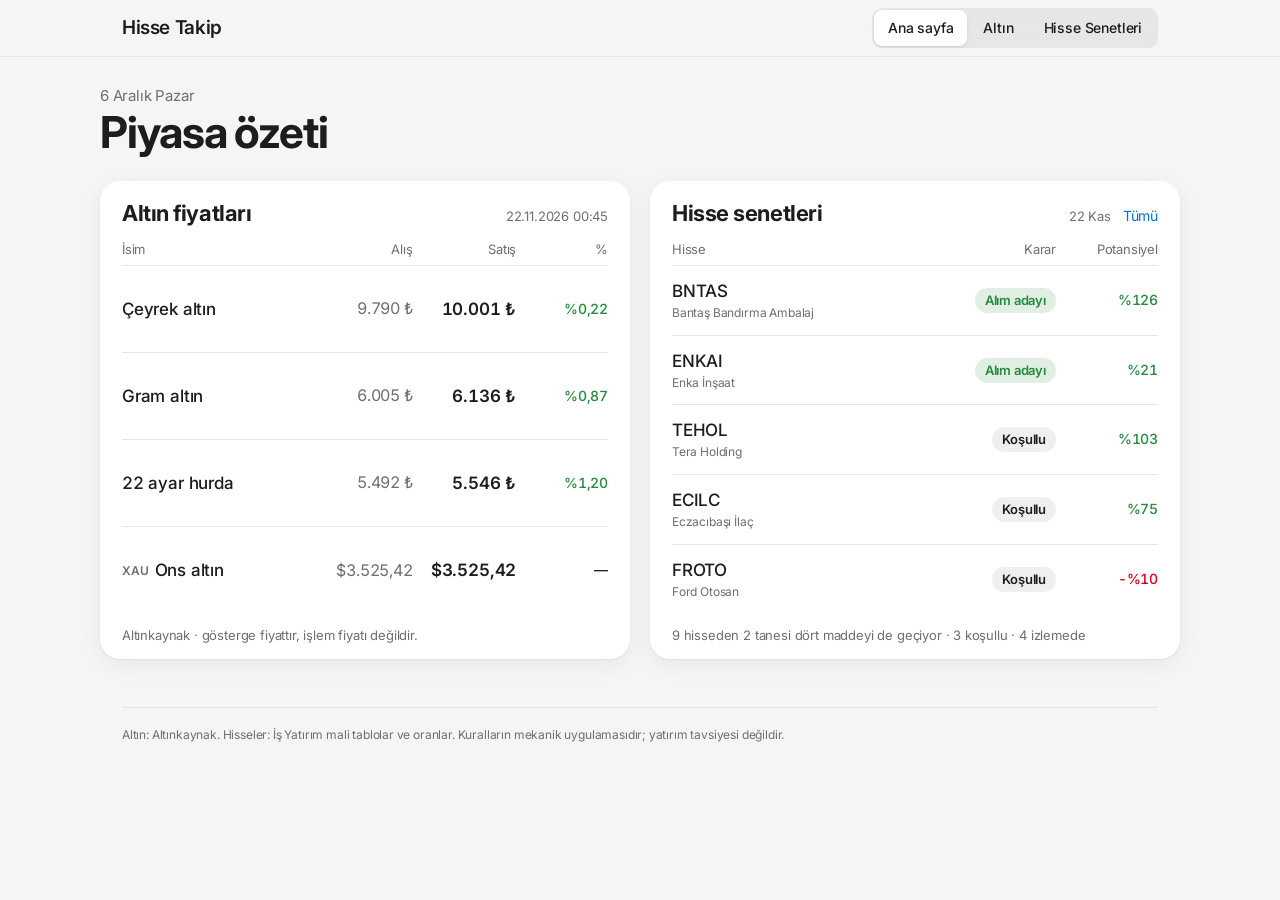
==== commit b0cd0287: "Önizleme: ana sayfa altın tablosu + en iyi 5 hisse; altın ayrıntı sayfası (alış/satış/yüksek/düşük);" ====
--- a/site/index.html
+++ b/site/index.html
@@ -15,15 +15,36 @@
 <link href="https://fonts.googleapis.com/css2?family=Inter:wght@400;500;600;700&display=swap" rel="stylesheet">
 <link rel="stylesheet" href="stil.css">
 <style>
-/* Ana sayfa: üstte altın KPI'ları, altta hisse senetleri özeti. Sade. */
-.ozet{display:flex;justify-content:space-between;align-items:center;gap:16px}
-.ozet h3{font-size:20px;font-weight:600;letter-spacing:-.02em;margin:0 0 4px;line-height:1.25}
-.ozet p{margin:0;font-size:14px;color:var(--soft)}
-.stats{display:grid;grid-template-columns:repeat(3,minmax(0,1fr));gap:12px;margin-top:18px;padding-top:16px;border-top:1px solid var(--line)}
-.stats b{display:block;font-size:28px;font-weight:600;letter-spacing:-.02em;line-height:1.1}
-.stats span{font-size:14px;color:var(--soft);display:flex;align-items:center;gap:6px}
-.stats i{display:inline-block;width:8px;height:8px;border-radius:50%}
-.chev-lg{font-size:28px;color:var(--soft);line-height:1}
+/* Ana sayfa: solda altın fiyatları kartı, sağda en iyi hisseler kartı (eşit boy) */
+.ikili{display:grid;grid-template-columns:minmax(0,1fr) minmax(0,1fr);gap:20px;margin-top:24px;align-items:stretch}
+.pano{background:var(--card);border-radius:20px;box-shadow:var(--shadow);padding:20px 22px 14px;display:flex;flex-direction:column}
+.pano-h{display:flex;justify-content:space-between;align-items:baseline;gap:10px;margin-bottom:8px}
+.pano-h h2{font-size:22px}
+.pano-h h2 a{color:inherit;text-decoration:none}
+.pano-h h2 a:hover{color:var(--blue)}
+.pano-h .sag{font-size:13px;color:var(--soft);white-space:nowrap;display:flex;gap:12px;align-items:baseline}
+.pano-h .sag a{font-size:14px;text-decoration:none}
+.liste{display:grid;grid-template-columns:minmax(0,1fr) auto auto 5.4em;grid-template-rows:auto;grid-auto-rows:1fr;flex:1}
+.liste .bas>*+*,.liste .sat>*+*{padding-left:18px}
+.liste .bas,.liste .sat{display:contents}
+.liste .bas span{font-size:13px;color:var(--soft);padding-block:6px;border-bottom:1px solid var(--line)}
+.liste .sat>*{padding-block:13px;border-bottom:1px solid var(--line);font-variant-numeric:tabular-nums;white-space:nowrap;display:flex;align-items:center}
+.liste .sat:last-child>*{border-bottom:0}
+.liste .r{justify-content:flex-end;text-align:right}
+.liste a.sat{color:inherit;text-decoration:none}
+.liste a.sat:hover>*{background:var(--card2)}
+.liste .ad{font-size:17px;font-weight:500}
+.liste .ad small{font-size:12px;font-weight:600;color:var(--soft);margin-right:6px}
+.liste .al{color:var(--soft);font-size:16px}
+.liste .st{font-weight:600;font-size:17px}
+.pct{font-size:14px;font-weight:500}
+.hl{grid-template-columns:minmax(0,1fr) auto 6em}
+.hl .ad{flex-direction:column;align-items:flex-start!important;justify-content:center}
+.hl .ad span{display:block;font-size:12px;color:var(--soft);font-weight:400;overflow:hidden;text-overflow:ellipsis;max-width:100%}
+.alt-not{font-size:13px;color:var(--soft);margin:auto 0 0;padding-top:12px}
+@media(max-width:860px){.ikili{grid-template-columns:minmax(0,1fr)}}
+@media(max-width:640px){.liste .ad small{display:none}.pano{padding:16px 16px 10px;border-radius:18px}.liste{grid-template-columns:minmax(0,1fr) auto auto 4.6em}.liste .bas>*+*,.liste .sat>*+*{padding-left:10px}.hl{grid-template-columns:minmax(0,1fr) auto 5em}.liste .ad,.liste .st{font-size:16px}.liste .al{font-size:15px}.liste .sat>*{padding-block:12px}}
+@media(max-width:380px){.liste:not(.hl){grid-template-columns:minmax(0,1fr) auto 4.6em}.liste:not(.hl) .al,.liste:not(.hl) .bas span:nth-child(2){display:none!important}}
 </style>
 </head>
 <body>
@@ -36,15 +57,19 @@
   <p class="eyebrow" id="tarih"></p>
   <h1>Piyasa özeti</h1>
 
-  <div class="sec-h"><h2>Altın</h2><a href="altin.html">Grafikler ›</a></div>
-  <div class="kpis" id="kpis"></div>
-  <p class="note" id="zaman"></p>
+  <div class="ikili">
+    <section class="pano" aria-labelledby="altin-h">
+      <div class="pano-h"><h2 id="altin-h"><a href="altin.html">Altın fiyatları</a></h2><span class="sag" id="altin-zaman"></span></div>
+      <div class="liste" id="altin-liste"></div>
+      <p class="alt-not">Altınkaynak · gösterge fiyattır, işlem fiyatı değildir.</p>
+    </section>
 
-  <div class="sec-h"><h2><a href="hisseler.html">Hisse Senetleri ›</a></h2></div>
-  <a class="card card-link" href="hisseler.html" aria-label="Hisse senetleri sayfasını aç">
-    <div class="ozet"><div><h3 id="h-baslik">Temel analiz yükleniyor…</h3><p id="h-zaman"></p></div><span class="chev-lg" aria-hidden="true">›</span></div>
-    <div class="stats" id="h-stats"></div>
-  </a>
+    <section class="pano" aria-labelledby="hisse-h">
+      <div class="pano-h"><h2 id="hisse-h"><a href="hisseler.html">Hisse senetleri</a></h2><span class="sag"><span id="h-zaman"></span><a href="hisseler.html">Tümü</a></span></div>
+      <div class="liste hl" id="hisse-liste"></div>
+      <p class="alt-not" id="h-ozet"></p>
+    </section>
+  </div>
 </main>
 
 <footer><div class="wrap"><div>Altın: Altınkaynak. Hisseler: İş Yatırım mali tablolar ve oranlar. Kuralların mekanik uygulamasıdır; yatırım tavsiyesi değildir.</div></div></footer>
@@ -52,20 +77,31 @@
 <script src="ortak.js"></script>
 <script>
 {
-const { tr, TURLER, altinYukle, kpi, zaman } = HT;
+const { pc, esc, TURLER, para, son, degisim, altinYukle, zaman, degisimHtml } = HT;
+const bas = (...b) => `<div class="bas">${b.map((t, i) => `<span${i ? ' class="r" style="display:flex;justify-content:flex-end"' : ""}>${t}</span>`).join("")}</div>`;
 document.getElementById("tarih").textContent = new Date().toLocaleDateString("tr-TR", { weekday: "long", day: "numeric", month: "long" });
 const ciz = () => {
-  document.getElementById("kpis").innerHTML = TURLER.map(([k, ad]) => kpi(k, ad, { link: "altin.html#" + k })).join("");
-  document.getElementById("zaman").textContent = zaman();
+  document.getElementById("altin-liste").innerHTML = bas("İsim", "Alış", "Satış", "%") + TURLER.map(([k, ad]) => {
+    const p = son(k);
+    return `<a class="sat" href="altin.html#${k}"><span class="ad">${k === "XAUUSD" ? "<small>XAU</small>" : ""}${ad}</span><span class="r al">${p ? para(k, p.a) : "—"}</span><span class="r st">${p ? para(k, p.s) : "—"}</span><span class="r">${degisimHtml(degisim(k))}</span></a>`;
+  }).join("");
+  document.getElementById("altin-zaman").textContent = zaman();
 };
 altinYukle(ciz);
+
+// En iyi 5 hisse: önce karar sırası (alım adayı → koşullu → izleme → uzak dur), sonra potansiyel
+const SIRA = { "ALIM ADAYI": 0, "KOŞULLU": 1, "İZLEME (BSA FIRSATI)": 2, "UZAK DUR": 3, "VERİ YOK": 4 };
+const KAT = { "ALIM ADAYI": ["b-al", "Alım adayı"], "KOŞULLU": ["b-ko", "Koşullu"], "İZLEME (BSA FIRSATI)": ["b-iz", "İzleme"], "UZAK DUR": ["b-uz", "Uzak dur"], "VERİ YOK": ["b-yok", "Veri yok"] };
 fetch("data/sonuc.json", { cache: "no-store" }).then(r => r.json()).then(D => {
   const S = D.sonuclar, n = k => S.filter(r => r.karar === k).length, d = new Date(D.meta.asOf);
-  document.getElementById("h-baslik").textContent = `${S.length} hisseden ${n("ALIM ADAYI")} tanesi dört maddeyi de geçiyor`;
-  document.getElementById("h-zaman").textContent = `Son analiz ${d.toLocaleDateString("tr-TR", { day: "numeric", month: "long" })} ${d.toLocaleTimeString("tr-TR", { hour: "2-digit", minute: "2-digit" })}`;
-  document.getElementById("h-stats").innerHTML = [["ALIM ADAYI", "Alım adayı", "var(--green)"], ["KOŞULLU", "Koşullu", "var(--soft)"], ["İZLEME (BSA FIRSATI)", "İzleme", "var(--orange)"]]
-    .map(([k, ad, c]) => `<div><b>${n(k)}</b><span><i style="background:${c}"></i>${ad}</span></div>`).join("");
-}).catch(() => { document.getElementById("h-baslik").textContent = "Hisse verisi okunamadı"; });
+  const en = [...S].sort((a, b) => (SIRA[a.karar] ?? 9) - (SIRA[b.karar] ?? 9) || (b.potansiyel ?? -9) - (a.potansiyel ?? -9)).slice(0, 5);
+  document.getElementById("hisse-liste").innerHTML = bas("Hisse", "Karar", "Potansiyel") + en.map(r => {
+    const k = KAT[r.karar] || ["b-yok", r.karar], p = r.potansiyel;
+    return `<a class="sat" href="hisseler.html#${encodeURIComponent(r.kod)}"><span class="ad">${esc(r.kod)}<span>${esc(r.ad || r.sektor || "")}</span></span><span class="r"><span class="badge ${k[0]}">${k[1]}</span></span><span class="r"><span class="pct ${p == null ? "" : p >= 0 ? "up" : "down"}">${pc(p)}</span></span></a>`;
+  }).join("");
+  document.getElementById("h-zaman").textContent = d.toLocaleDateString("tr-TR", { day: "numeric", month: "short" });
+  document.getElementById("h-ozet").textContent = `${S.length} hisseden ${n("ALIM ADAYI")} tanesi dört maddeyi de geçiyor · ${n("KOŞULLU")} koşullu · ${n("İZLEME (BSA FIRSATI)")} izlemede`;
+}).catch(() => { document.getElementById("h-ozet").textContent = "Hisse verisi okunamadı."; });
 }
 </script>
 </body>
